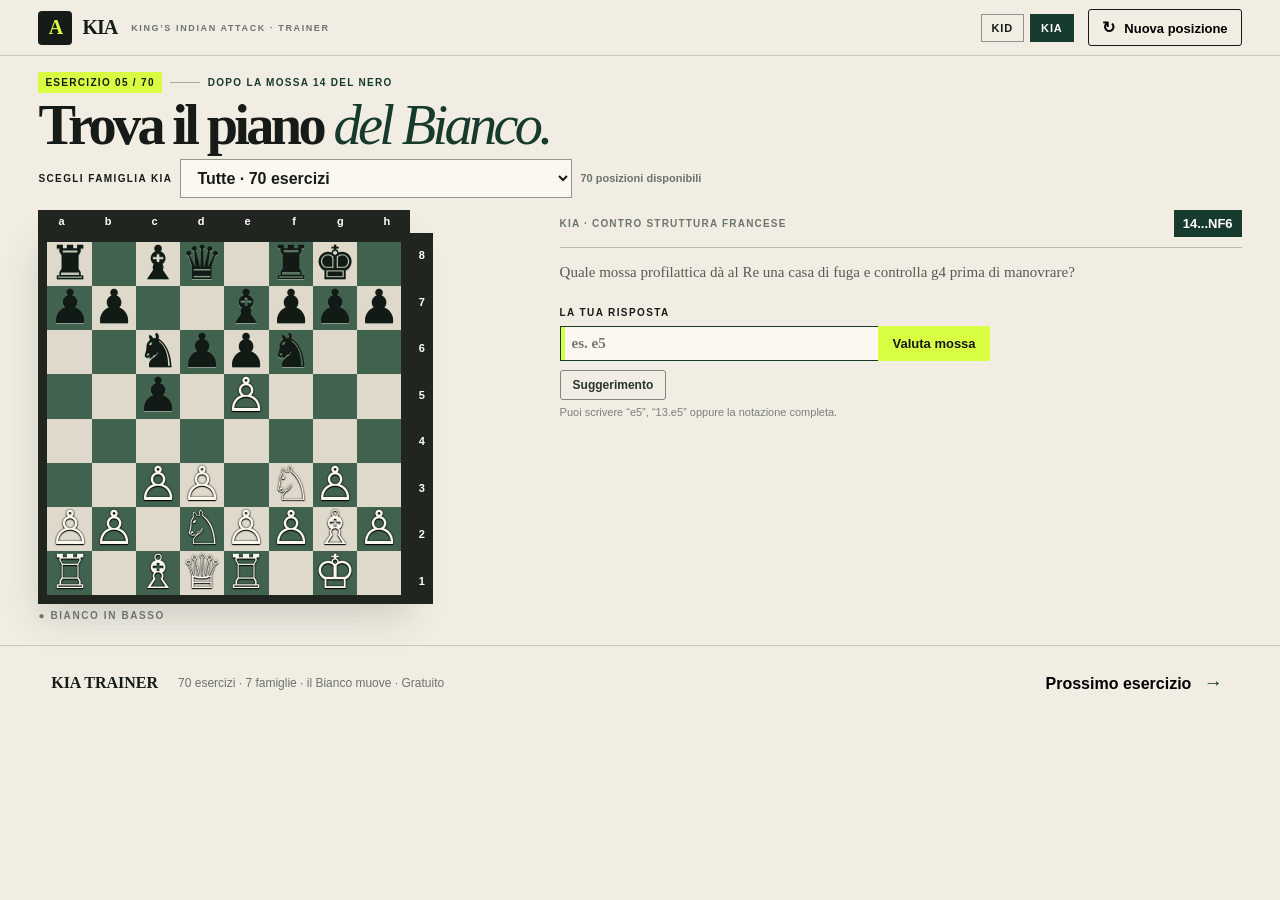
==== kia.html @ 86331cae "Normalize chess piece notation everywhere v21" ====
<!doctype html><html lang="it"><head><meta charset="utf-8"><meta name="viewport" content="width=device-width,initial-scale=1"><meta name="description" content="Allenatore gratuito per la King's Indian Attack: trova il piano del Bianco in posizioni tipiche."><title>KIA — King's Indian Attack Trainer</title><link rel="stylesheet" href="style.css?v=20260824-21"><link rel="stylesheet" href="boardfix.css?v=20260824-21"><style>.hint-button{margin-top:9px;border:1px solid #7f857f;background:transparent;color:#26342d;padding:7px 12px;border-radius:3px;font-size:12px;font-weight:800}.hint-button:hover{background:#e8e5dc}.hint-choices{margin-top:9px;display:grid;grid-template-columns:repeat(2,minmax(0,1fr));gap:7px;max-width:430px}.hint-choices.hidden{display:none}.hint-choice{display:flex;align-items:center;gap:9px;width:100%;min-height:38px;padding:7px 10px;border:1px solid #a4a8a3;background:#faf8f0;color:#171b18;text-align:left;border-radius:3px;font-weight:800}.hint-letter{display:grid;place-items:center;flex:0 0 25px;height:25px;background:#163a2c;color:#fff;border-radius:2px;font-size:11px;font-weight:900}.hint-move{font-family:Georgia,serif;font-size:15px}.hint-note{grid-column:1/-1;margin-top:3px;font-size:10px;color:#747a75}@media(max-width:560px){.hint-choices{grid-template-columns:1fr}}</style></head><body><header class="topbar"><a class="brand" href="kia.html?v=20260824-21" aria-label="KIA home"><span class="brand-mark">A</span><span>KIA</span></a><div class="tag">KING’S INDIAN ATTACK · TRAINER</div><nav class="mode-nav"><a href="index.html?v=20260824-21">KID</a><a class="active" href="kia.html?v=20260824-21">KIA</a></nav><button id="newTop" class="new-button" type="button"><span>↻</span> Nuova posizione</button></header><main id="top"><section class="hero"><div class="eyebrow"><span id="exerciseNumber">ESERCIZIO 01</span><i></i><b id="moveNumber">Dopo la mossa 12 del Nero</b></div><h1>Trova il piano <em>del Bianco.</em></h1><div class="family-picker"><label for="familySelect">Scegli famiglia KIA</label><select id="familySelect"><option value="ALL">Tutte · 70 esercizi</option><option value="FRENCH">Contro struttura Francese · 10</option><option value="SIC_E6">Contro Siciliana ...e6 · 10</option><option value="SIC_G6">Contro Siciliana ...g6 · 10</option><option value="CARO">Contro Caro-Kann · 10</option><option value="PIRC">Contro Pirc / Moderna · 10</option><option value="CLASSICAL">Contro setup classico ...d5/...Nf6 · 10</option><option value="B6">Contro fianchetto di Donna ...b6/...Bb7 · 10</option></select><span id="familyCount">70 posizioni disponibili</span></div></section><section class="trainer"><div class="board-wrap"><div id="board" class="board"></div><div class="orientation">● BIANCO IN BASSO</div></div><div class="panel"><div class="variation"><span id="opening"></span><b id="lastMove"></b></div><p id="question" class="question"></p><form id="answerForm" style="margin-top:10px;max-width:430px"><label for="moveInput">La tua risposta</label><div class="answer-row" style="max-width:430px"><input id="moveInput" style="padding:8px 11px;font-size:15px" placeholder="es. e5" autocomplete="off"><button type="submit" style="padding:0 14px;font-size:13px">Valuta mossa</button></div><button id="hintButton" class="hint-button" type="button" aria-expanded="false">Suggerimento</button><div id="hintChoices" class="hint-choices hidden"></div><small>Puoi scrivere “e5”, “13.e5” oppure la notazione completa.</small></form><div id="feedback" class="feedback hidden"><div class="score"><strong id="scoreValue"></strong><span>/10</span></div><div><h3 id="scoreTitle"></h3><p id="scoreText"></p></div></div><div id="solution" class="solution hidden"><span>CONTINUAZIONE TEMATICA</span><strong id="bestMove"></strong><p id="idea"></p></div></div></section></main><footer><span>KIA TRAINER</span><p>70 esercizi · 7 famiglie · il Bianco muove · Gratuito</p><button id="newBottom">Prossimo esercizio <b>→</b></button></footer><script src="kia.js?v=20260824-21"></script><script src="coordinates.js?v=20260824-21"></script><script src="ui-cleanup.js?v=20260824-21"></script><script>(function(){const btn=document.getElementById('hintButton'),box=document.getElementById('hintChoices'),inp=document.getElementById('moveInput'),form=document.getElementById('answerForm'),letters=['A','B','C','D'];if(!btn||!box||!inp||!form)return;function clean(v){return String(v||'').toLowerCase().replace(/[+#?!\s]/g,'').replace(/^\d+\./,'')}function notation(v){v=String(v||'').replace(/^\d+\./,'');return v.replace(/^([kqrbn])/i,m=>m.toUpperCase())}function raw(e){if(e&&e.best)return notation(e.best);if(e&&Array.isArray(e.answers)&&e.answers.length)return notation(e.answers[0]);return''}function hide(){box.classList.add('hidden');box.innerHTML='';btn.setAttribute('aria-expanded','false')}function shuffle(a){a=[...a];for(let i=a.length-1;i>0;i--){const j=Math.floor(Math.random()*(i+1));[a[i],a[j]]=[a[j],a[i]]}return a}function show(){if(typeof exercises==='undefined'||typeof current==='undefined')return;const e=exercises[current],correct=raw(e),pool=exercises.filter(x=>x!==e&&x.family===e.family).map(raw).concat(exercises.filter(x=>x!==e).map(raw)),seen=new Set([clean(correct)]),wrong=[];for(const m of pool){const k=clean(m);if(m&&k&&!seen.has(k)){seen.add(k);wrong.push(notation(m))}if(wrong.length===3)break}const moves=shuffle([correct,...wrong.slice(0,3)]);box.innerHTML='';moves.forEach((m,i)=>{m=notation(m);const b=document.createElement('button');b.type='button';b.className='hint-choice';b.innerHTML='<span class="hint-letter">'+letters[i]+'</span><span class="hint-move">'+m+'</span>';b.addEventListener('click',()=>{inp.value=m;form.requestSubmit()});box.appendChild(b)});const n=document.createElement('div');n.className='hint-note';n.textContent='Seleziona A, B, C o D: la valutazione parte subito.';box.appendChild(n);box.classList.remove('hidden');btn.setAttribute('aria-expanded','true')}btn.addEventListener('click',()=>box.classList.contains('hidden')?show():hide());['newTop','newBottom'].forEach(id=>document.getElementById(id)?.addEventListener('click',hide));document.getElementById('familySelect')?.addEventListener('change',hide);function normalizeVisible(){['lastMove','bestMove'].forEach(id=>{const el=document.getElementById(id);if(!el||!el.textContent)return;el.textContent=el.textContent.replace(/(^|(?:\d+\.{1,3}|\.\.\.))([kqrbn])(?=[a-h1-8x])/gi,(s,p,c)=>p+c.toUpperCase())});document.querySelectorAll('.hint-move').forEach(el=>{el.textContent=el.textContent.replace(/^([kqrbn])(?=[a-h1-8x])/i,(s,c)=>c.toUpperCase())})}new MutationObserver(normalizeVisible).observe(document.body,{childList:true,subtree:true,characterData:true});normalizeVisible()})();</script></body></html>
---- style.css ----
:root{--ink:#171b18;--paper:#f1ede3;--acid:#d9ff43;--forest:#163a2c;--muted:#6d746e}*{box-sizing:border-box}html{scroll-behavior:smooth}body{margin:0;background:var(--paper);color:var(--ink);font-family:Arial,Helvetica,sans-serif}button,input,select{font:inherit}button{cursor:pointer}.topbar{height:68px;display:flex;align-items:center;padding:0 4vw;border-bottom:1px solid #c9c5bb;gap:22px}.brand{display:flex;align-items:center;gap:10px;color:var(--ink);text-decoration:none;font:900 23px Georgia,serif;letter-spacing:-1px}.brand-mark{display:grid;place-items:center;width:38px;height:38px;background:var(--ink);color:var(--acid);border-radius:4px;font-size:22px}.tag{font-size:10px;font-weight:800;letter-spacing:.18em;color:var(--muted)}.mode-nav{display:flex;gap:6px;margin-left:auto}.mode-nav a{display:inline-flex;align-items:center;justify-content:center;min-width:46px;padding:9px 11px;border:1px solid #8f948e;color:var(--ink);text-decoration:none;font-size:11px;font-weight:900;letter-spacing:.08em}.mode-nav a.active{background:var(--forest);border-color:var(--forest);color:#fff}.mode-nav a:hover{background:var(--acid);border-color:var(--ink);color:var(--ink)}.new-button{border:1px solid var(--ink);background:transparent;padding:10px 16px;border-radius:3px;font-weight:800}.new-button:hover{background:var(--ink);color:#fff}.new-button span{display:inline-block;margin-right:6px;font-size:16px}.hero{padding:30px 4vw 18px;max-width:1500px;margin:auto}.eyebrow{display:flex;align-items:center;gap:10px;color:var(--forest);font-size:11px;font-weight:900;letter-spacing:.13em;text-transform:uppercase}.eyebrow span{background:var(--acid);color:var(--ink);padding:6px 8px}.eyebrow i{width:30px;height:1px;background:#a9aaa3}.eyebrow b{font-weight:900}h1{margin:12px 0 10px;font:700 clamp(44px,6vw,84px)/.86 Georgia,serif;letter-spacing:-.065em;white-space:nowrap}h1 em{color:var(--forest);font-weight:400}.hero>p{max-width:620px;margin:0;font:15px/1.45 Georgia,serif;color:#525953}.family-picker{margin-top:18px;display:flex;align-items:center;gap:10px;flex-wrap:wrap}.family-picker label{margin:0;font-size:10px}.family-picker select{min-width:250px;padding:11px 40px 11px 13px;border:1px solid #91968f;background:#faf8f0;color:var(--ink);font-weight:800;outline:none}.family-picker select:focus{border-color:var(--forest);box-shadow:0 0 0 2px #d9ff4366}.family-picker span{font-size:11px;color:var(--muted);font-weight:700}.trainer{max-width:1500px;margin:0 auto;padding:6px 4vw 44px;display:grid;grid-template-columns:minmax(320px,535px) minmax(340px,1fr);gap:clamp(26px,5vw,76px);align-items:start}.board-wrap{position:relative;width:88%;max-width:535px;padding-top:26px;padding-right:26px}.board{width:100%;aspect-ratio:1;display:grid;grid-template-columns:repeat(8,1fr);border:10px solid #202520;box-shadow:0 14px 34px #25312828}.square{display:grid;place-items:center;position:relative}.light{background:#ded9ca}.dark{background:#41624f}.piece{font-family:"Times New Roman",serif;font-size:clamp(26px,4.4vw,55px);line-height:1;transform:translateY(-2px)}.white-piece{color:#faf8ed;text-shadow:0 1px 1px #000,0 0 2px #000}.black-piece{color:#111a14;text-shadow:0 1px 0 #8ba08c}.coord{display:none!important}.board-files-top{position:absolute;top:0;left:10px;right:36px;height:26px;display:grid;grid-template-columns:repeat(8,1fr);align-items:center;background:#202520;color:#fff;font:900 12px/1 Arial,sans-serif;text-transform:lowercase}.board-files-top span{text-align:center}.board-ranks-right{position:absolute;top:36px;right:0;bottom:26px;width:26px;display:grid;grid-template-rows:repeat(8,1fr);align-items:center;background:#202520;color:#fff;font:900 12px/1 Arial,sans-serif}.board-ranks-right span{text-align:center}.orientation{margin-top:9px;font-size:10px;font-weight:800;letter-spacing:.16em;color:var(--muted)}.panel{padding-top:0}.variation{display:flex;justify-content:space-between;align-items:center;padding-bottom:13px;border-bottom:1px solid #bbb9b1;font-size:10px;text-transform:uppercase;letter-spacing:.12em;font-weight:800;color:var(--muted)}.variation b{background:var(--forest);color:#fff;font-size:14px;padding:7px 10px;letter-spacing:0}.question{color:#555c56;font:16px/1.45 Georgia,serif;min-height:42px;margin-top:18px}form{margin-top:14px;max-width:470px}label{display:block;font-size:10px;text-transform:uppercase;font-weight:900;letter-spacing:.14em;margin-bottom:8px}.answer-row{display:flex;max-width:470px}input{min-width:0;flex:1;padding:10px 12px;background:#faf8f0;border:1px solid #999c96;border-right:0;outline:none;font:700 15px Georgia,serif}input:focus{border-color:var(--forest);box-shadow:inset 4px 0 var(--acid)}.answer-row button{padding:0 16px;border:0;background:var(--acid);color:var(--ink);font-weight:900;font-size:13px}.answer-row button:hover{background:#c7ef2c}form small{display:block;margin-top:6px;color:#7b807b;font-size:11px}.feedback{display:flex;gap:16px;align-items:center;margin-top:18px;padding:15px;border:1px solid #b8bcb5;background:#f8f5ec}.hidden{display:none}.score{min-width:66px;height:66px;display:flex;align-items:baseline;justify-content:center;background:var(--forest);color:#fff;border-radius:50%;padding-top:15px}.score strong{font:700 28px Georgia,serif;color:var(--acid)}.score span{font-size:11px}.feedback h3{margin:0 0 5px;font-size:14px}.feedback p{margin:0;color:#5d635e;line-height:1.4;font-size:13px}.solution{margin-top:12px;background:var(--ink);color:#fff;padding:18px 21px}.solution span{display:block;color:#a9b0aa;font-size:9px;letter-spacing:.17em;font-weight:900}.solution strong{display:block;color:var(--acid);font:700 28px Georgia,serif;margin:5px 0}.solution p{margin:0;color:#d1d5d0;font-size:13px;line-height:1.45}footer{border-top:1px solid #c9c5bb;min-height:74px;padding:18px 4vw;display:flex;align-items:center;gap:20px}footer>span{font:900 16px Georgia,serif}footer p{color:var(--muted);font-size:12px}footer button{margin-left:auto;border:0;background:transparent;font-weight:900}footer button b{color:var(--forest);font-size:19px;margin-left:8px}@media(min-width:851px){.topbar{height:56px;padding:0 3vw;gap:14px}.brand{font-size:20px}.brand-mark{width:34px;height:34px;font-size:20px}.tag{font-size:9px}.mode-nav a{min-width:42px;padding:7px 10px}.new-button{padding:8px 13px;font-size:13px}.hero{padding:16px 3vw 10px}.eyebrow{font-size:10px;gap:8px}.eyebrow span{padding:5px 7px}h1{margin:7px 0 8px;font-size:clamp(36px,4.4vw,62px);line-height:.9}.family-picker{margin-top:8px;gap:8px}.family-picker select{padding:9px 36px 9px 12px;min-width:240px}.trainer{padding:2px 3vw 24px;grid-template-columns:minmax(300px,470px) minmax(360px,1fr);gap:clamp(22px,4vw,58px)}.board-wrap{width:84%;max-width:470px;padding-top:23px;padding-right:23px}.board{border-width:9px}.board-files-top{height:23px;left:9px;right:32px;font-size:11px}.board-ranks-right{top:32px;bottom:23px;width:23px;font-size:11px}.orientation{margin-top:6px}.variation{padding-bottom:10px}.variation b{font-size:13px;padding:6px 9px}.question{font-size:15px;min-height:30px;margin-top:14px}form{margin-top:10px;max-width:420px}.answer-row{max-width:420px}input{padding:8px 11px;font-size:14px}.answer-row button{padding:0 14px;font-size:12px}.feedback{margin-top:12px;padding:12px}.solution{padding:14px 17px}.piece{font-size:clamp(24px,3.7vw,48px)}}@media(max-width:950px){.tag{display:none}.topbar{gap:12px}.mode-nav{margin-left:auto}}@media(max-width:850px){.topbar{height:66px}.hero{padding-top:30px}h1{white-space:normal;font-size:clamp(38px,7vw,60px)}.trainer{grid-template-columns:1fr;padding-top:10px}.board-wrap{width:88%;margin:auto}.board{border-width:8px}.board-files-top{left:8px;right:34px}.board-ranks-right{top:34px}.piece{font-size:clamp(30px,8.5vw,60px)}footer p{display:none}}@media(max-width:560px){.topbar{padding:0 3vw}.brand{font-size:20px}.brand-mark{width:34px;height:34px}.new-button{padding:9px 9px;font-size:11px}.new-button span{display:none}.mode-nav a{min-width:42px;padding:8px 8px}.hero{padding-bottom:16px}.hero>p{display:none}.family-picker{display:grid;grid-template-columns:1fr}.family-picker select{min-width:0;width:100%}.trainer{padding-left:3vw;padding-right:3vw;gap:24px}.answer-row{display:block;max-width:none}form{max-width:none}input{width:100%;border-right:1px solid #999c96}.answer-row button{width:100%;padding:12px}}
---- boardfix.css ----
/* KID-KIA board geometry fix — v20260824-14
   Coordinates are laid out in a 2x2 grid so the right 1–8 strip
   matches the chessboard row exactly and cannot extend into orientation text.
*/

.board-wrap{
  position:relative !important;
  width:84% !important;
  max-width:470px !important;
  display:grid !important;
  grid-template-columns:minmax(0,1fr) 23px !important;
  grid-template-rows:23px auto auto !important;
  gap:0 !important;
  padding:0 !important;
  align-items:stretch !important;
  box-sizing:border-box !important;
}

.board{
  grid-column:1 !important;
  grid-row:2 !important;
  width:100% !important;
  aspect-ratio:1 / 1 !important;
  display:grid !important;
  grid-template-columns:repeat(8,minmax(0,1fr)) !important;
  grid-template-rows:repeat(8,minmax(0,1fr)) !important;
  box-sizing:border-box !important;
  min-width:0 !important;
  min-height:0 !important;
  align-self:stretch !important;
  justify-self:stretch !important;
}

.board > .square{
  width:auto !important;
  height:auto !important;
  min-width:0 !important;
  min-height:0 !important;
  box-sizing:border-box !important;
}

.board-files-top{
  position:static !important;
  grid-column:1 !important;
  grid-row:1 !important;
  width:100% !important;
  height:23px !important;
  display:grid !important;
  grid-template-columns:repeat(8,minmax(0,1fr)) !important;
  align-items:center !important;
  background:#202520 !important;
  color:#fff !important;
  font:900 11px/1 Arial,sans-serif !important;
  text-transform:lowercase !important;
  pointer-events:none !important;
  box-sizing:border-box !important;
}

.board-files-top span{
  display:block !important;
  min-width:0 !important;
  text-align:center !important;
}

.board-ranks-right{
  position:static !important;
  grid-column:2 !important;
  grid-row:2 !important;
  width:23px !important;
  height:auto !important;
  display:grid !important;
  grid-template-rows:repeat(8,minmax(0,1fr)) !important;
  align-items:stretch !important;
  justify-items:stretch !important;
  align-self:stretch !important;
  justify-self:stretch !important;
  background:#202520 !important;
  color:#fff !important;
  font:900 11px/1 Arial,sans-serif !important;
  pointer-events:none !important;
  box-sizing:border-box !important;
}

.board-ranks-right span{
  display:flex !important;
  align-items:center !important;
  justify-content:center !important;
  min-height:0 !important;
  height:100% !important;
}

.orientation{
  grid-column:1 / span 2 !important;
  grid-row:3 !important;
  margin-top:6px !important;
}

@media(max-width:850px){
  .board-wrap{
    width:88% !important;
    max-width:535px !important;
    grid-template-columns:minmax(0,1fr) 24px !important;
    grid-template-rows:24px auto auto !important;
    margin-left:auto !important;
    margin-right:auto !important;
  }

  .board-files-top{height:24px !important;}
  .board-ranks-right{width:24px !important;}
}
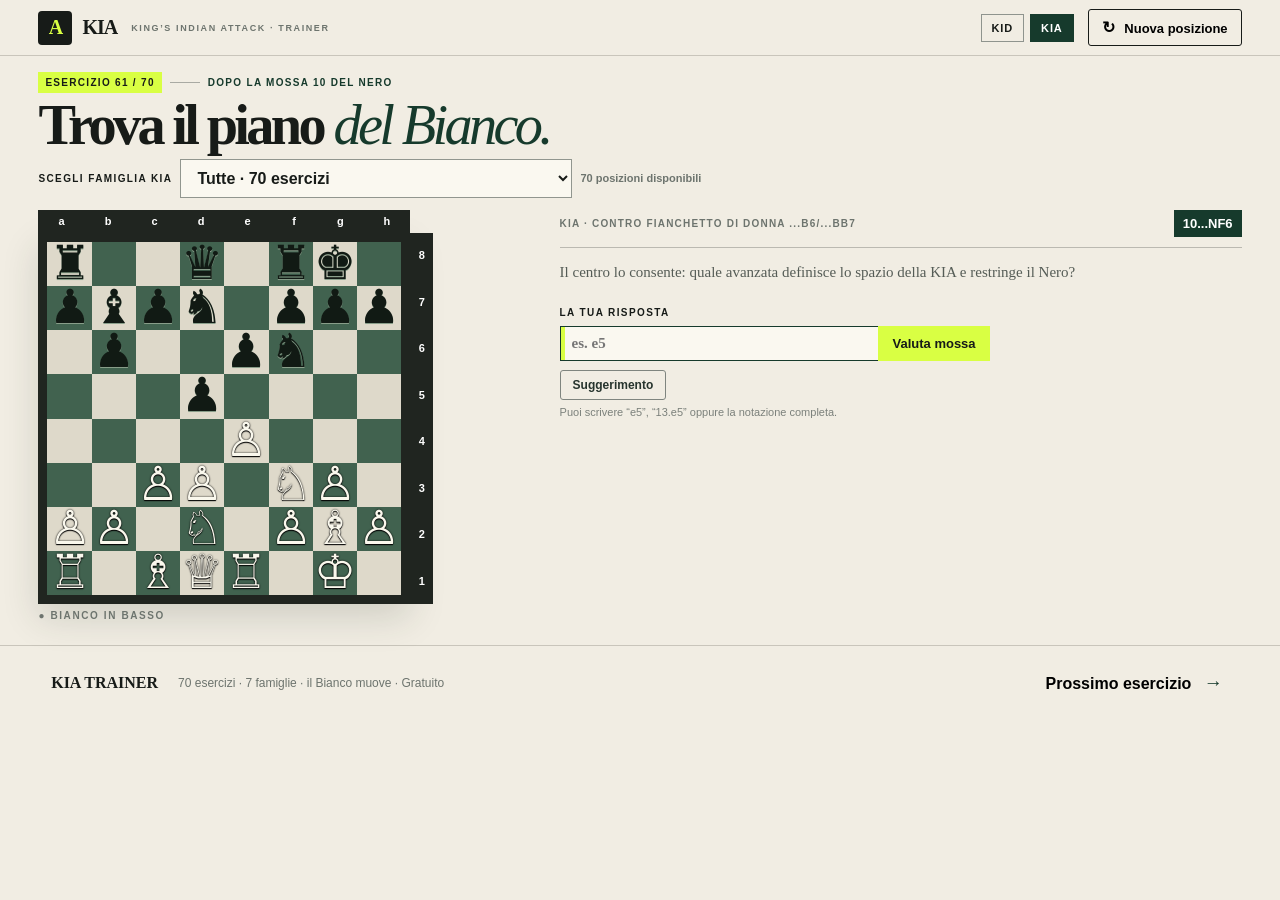
==== commit f13df462: "Fix notation observer loop v22" ====
--- a/kia.html
+++ b/kia.html
@@ -1 +1 @@
-<!doctype html><html lang="it"><head><meta charset="utf-8"><meta name="viewport" content="width=device-width,initial-scale=1"><meta name="description" content="Allenatore gratuito per la King's Indian Attack: trova il piano del Bianco in posizioni tipiche."><title>KIA — King's Indian Attack Trainer</title><link rel="stylesheet" href="style.css?v=20260824-21"><link rel="stylesheet" href="boardfix.css?v=20260824-21"><style>.hint-button{margin-top:9px;border:1px solid #7f857f;background:transparent;color:#26342d;padding:7px 12px;border-radius:3px;font-size:12px;font-weight:800}.hint-button:hover{background:#e8e5dc}.hint-choices{margin-top:9px;display:grid;grid-template-columns:repeat(2,minmax(0,1fr));gap:7px;max-width:430px}.hint-choices.hidden{display:none}.hint-choice{display:flex;align-items:center;gap:9px;width:100%;min-height:38px;padding:7px 10px;border:1px solid #a4a8a3;background:#faf8f0;color:#171b18;text-align:left;border-radius:3px;font-weight:800}.hint-letter{display:grid;place-items:center;flex:0 0 25px;height:25px;background:#163a2c;color:#fff;border-radius:2px;font-size:11px;font-weight:900}.hint-move{font-family:Georgia,serif;font-size:15px}.hint-note{grid-column:1/-1;margin-top:3px;font-size:10px;color:#747a75}@media(max-width:560px){.hint-choices{grid-template-columns:1fr}}</style></head><body><header class="topbar"><a class="brand" href="kia.html?v=20260824-21" aria-label="KIA home"><span class="brand-mark">A</span><span>KIA</span></a><div class="tag">KING’S INDIAN ATTACK · TRAINER</div><nav class="mode-nav"><a href="index.html?v=20260824-21">KID</a><a class="active" href="kia.html?v=20260824-21">KIA</a></nav><button id="newTop" class="new-button" type="button"><span>↻</span> Nuova posizione</button></header><main id="top"><section class="hero"><div class="eyebrow"><span id="exerciseNumber">ESERCIZIO 01</span><i></i><b id="moveNumber">Dopo la mossa 12 del Nero</b></div><h1>Trova il piano <em>del Bianco.</em></h1><div class="family-picker"><label for="familySelect">Scegli famiglia KIA</label><select id="familySelect"><option value="ALL">Tutte · 70 esercizi</option><option value="FRENCH">Contro struttura Francese · 10</option><option value="SIC_E6">Contro Siciliana ...e6 · 10</option><option value="SIC_G6">Contro Siciliana ...g6 · 10</option><option value="CARO">Contro Caro-Kann · 10</option><option value="PIRC">Contro Pirc / Moderna · 10</option><option value="CLASSICAL">Contro setup classico ...d5/...Nf6 · 10</option><option value="B6">Contro fianchetto di Donna ...b6/...Bb7 · 10</option></select><span id="familyCount">70 posizioni disponibili</span></div></section><section class="trainer"><div class="board-wrap"><div id="board" class="board"></div><div class="orientation">● BIANCO IN BASSO</div></div><div class="panel"><div class="variation"><span id="opening"></span><b id="lastMove"></b></div><p id="question" class="question"></p><form id="answerForm" style="margin-top:10px;max-width:430px"><label for="moveInput">La tua risposta</label><div class="answer-row" style="max-width:430px"><input id="moveInput" style="padding:8px 11px;font-size:15px" placeholder="es. e5" autocomplete="off"><button type="submit" style="padding:0 14px;font-size:13px">Valuta mossa</button></div><button id="hintButton" class="hint-button" type="button" aria-expanded="false">Suggerimento</button><div id="hintChoices" class="hint-choices hidden"></div><small>Puoi scrivere “e5”, “13.e5” oppure la notazione completa.</small></form><div id="feedback" class="feedback hidden"><div class="score"><strong id="scoreValue"></strong><span>/10</span></div><div><h3 id="scoreTitle"></h3><p id="scoreText"></p></div></div><div id="solution" class="solution hidden"><span>CONTINUAZIONE TEMATICA</span><strong id="bestMove"></strong><p id="idea"></p></div></div></section></main><footer><span>KIA TRAINER</span><p>70 esercizi · 7 famiglie · il Bianco muove · Gratuito</p><button id="newBottom">Prossimo esercizio <b>→</b></button></footer><script src="kia.js?v=20260824-21"></script><script src="coordinates.js?v=20260824-21"></script><script src="ui-cleanup.js?v=20260824-21"></script><script>(function(){const btn=document.getElementById('hintButton'),box=document.getElementById('hintChoices'),inp=document.getElementById('moveInput'),form=document.getElementById('answerForm'),letters=['A','B','C','D'];if(!btn||!box||!inp||!form)return;function clean(v){return String(v||'').toLowerCase().replace(/[+#?!\s]/g,'').replace(/^\d+\./,'')}function notation(v){v=String(v||'').replace(/^\d+\./,'');return v.replace(/^([kqrbn])/i,m=>m.toUpperCase())}function raw(e){if(e&&e.best)return notation(e.best);if(e&&Array.isArray(e.answers)&&e.answers.length)return notation(e.answers[0]);return''}function hide(){box.classList.add('hidden');box.innerHTML='';btn.setAttribute('aria-expanded','false')}function shuffle(a){a=[...a];for(let i=a.length-1;i>0;i--){const j=Math.floor(Math.random()*(i+1));[a[i],a[j]]=[a[j],a[i]]}return a}function show(){if(typeof exercises==='undefined'||typeof current==='undefined')return;const e=exercises[current],correct=raw(e),pool=exercises.filter(x=>x!==e&&x.family===e.family).map(raw).concat(exercises.filter(x=>x!==e).map(raw)),seen=new Set([clean(correct)]),wrong=[];for(const m of pool){const k=clean(m);if(m&&k&&!seen.has(k)){seen.add(k);wrong.push(notation(m))}if(wrong.length===3)break}const moves=shuffle([correct,...wrong.slice(0,3)]);box.innerHTML='';moves.forEach((m,i)=>{m=notation(m);const b=document.createElement('button');b.type='button';b.className='hint-choice';b.innerHTML='<span class="hint-letter">'+letters[i]+'</span><span class="hint-move">'+m+'</span>';b.addEventListener('click',()=>{inp.value=m;form.requestSubmit()});box.appendChild(b)});const n=document.createElement('div');n.className='hint-note';n.textContent='Seleziona A, B, C o D: la valutazione parte subito.';box.appendChild(n);box.classList.remove('hidden');btn.setAttribute('aria-expanded','true')}btn.addEventListener('click',()=>box.classList.contains('hidden')?show():hide());['newTop','newBottom'].forEach(id=>document.getElementById(id)?.addEventListener('click',hide));document.getElementById('familySelect')?.addEventListener('change',hide);function normalizeVisible(){['lastMove','bestMove'].forEach(id=>{const el=document.getElementById(id);if(!el||!el.textContent)return;el.textContent=el.textContent.replace(/(^|(?:\d+\.{1,3}|\.\.\.))([kqrbn])(?=[a-h1-8x])/gi,(s,p,c)=>p+c.toUpperCase())});document.querySelectorAll('.hint-move').forEach(el=>{el.textContent=el.textContent.replace(/^([kqrbn])(?=[a-h1-8x])/i,(s,c)=>c.toUpperCase())})}new MutationObserver(normalizeVisible).observe(document.body,{childList:true,subtree:true,characterData:true});normalizeVisible()})();</script></body></html>+<!doctype html><html lang="it"><head><meta charset="utf-8"><meta name="viewport" content="width=device-width,initial-scale=1"><meta name="description" content="Allenatore gratuito per la King's Indian Attack: trova il piano del Bianco in posizioni tipiche."><title>KIA — King's Indian Attack Trainer</title><link rel="stylesheet" href="style.css?v=20260824-22"><link rel="stylesheet" href="boardfix.css?v=20260824-22"><style>.hint-button{margin-top:9px;border:1px solid #7f857f;background:transparent;color:#26342d;padding:7px 12px;border-radius:3px;font-size:12px;font-weight:800}.hint-button:hover{background:#e8e5dc}.hint-choices{margin-top:9px;display:grid;grid-template-columns:repeat(2,minmax(0,1fr));gap:7px;max-width:430px}.hint-choices.hidden{display:none}.hint-choice{display:flex;align-items:center;gap:9px;width:100%;min-height:38px;padding:7px 10px;border:1px solid #a4a8a3;background:#faf8f0;color:#171b18;text-align:left;border-radius:3px;font-weight:800}.hint-letter{display:grid;place-items:center;flex:0 0 25px;height:25px;background:#163a2c;color:#fff;border-radius:2px;font-size:11px;font-weight:900}.hint-move{font-family:Georgia,serif;font-size:15px}.hint-note{grid-column:1/-1;margin-top:3px;font-size:10px;color:#747a75}@media(max-width:560px){.hint-choices{grid-template-columns:1fr}}</style></head><body><header class="topbar"><a class="brand" href="kia.html?v=20260824-22" aria-label="KIA home"><span class="brand-mark">A</span><span>KIA</span></a><div class="tag">KING’S INDIAN ATTACK · TRAINER</div><nav class="mode-nav"><a href="index.html?v=20260824-22">KID</a><a class="active" href="kia.html?v=20260824-22">KIA</a></nav><button id="newTop" class="new-button" type="button"><span>↻</span> Nuova posizione</button></header><main id="top"><section class="hero"><div class="eyebrow"><span id="exerciseNumber">ESERCIZIO 01</span><i></i><b id="moveNumber">Dopo la mossa 12 del Nero</b></div><h1>Trova il piano <em>del Bianco.</em></h1><div class="family-picker"><label for="familySelect">Scegli famiglia KIA</label><select id="familySelect"><option value="ALL">Tutte · 70 esercizi</option><option value="FRENCH">Contro struttura Francese · 10</option><option value="SIC_E6">Contro Siciliana ...e6 · 10</option><option value="SIC_G6">Contro Siciliana ...g6 · 10</option><option value="CARO">Contro Caro-Kann · 10</option><option value="PIRC">Contro Pirc / Moderna · 10</option><option value="CLASSICAL">Contro setup classico ...d5/...Nf6 · 10</option><option value="B6">Contro fianchetto di Donna ...b6/...Bb7 · 10</option></select><span id="familyCount">70 posizioni disponibili</span></div></section><section class="trainer"><div class="board-wrap"><div id="board" class="board"></div><div class="orientation">● BIANCO IN BASSO</div></div><div class="panel"><div class="variation"><span id="opening"></span><b id="lastMove"></b></div><p id="question" class="question"></p><form id="answerForm" style="margin-top:10px;max-width:430px"><label for="moveInput">La tua risposta</label><div class="answer-row" style="max-width:430px"><input id="moveInput" style="padding:8px 11px;font-size:15px" placeholder="es. e5" autocomplete="off"><button type="submit" style="padding:0 14px;font-size:13px">Valuta mossa</button></div><button id="hintButton" class="hint-button" type="button" aria-expanded="false">Suggerimento</button><div id="hintChoices" class="hint-choices hidden"></div><small>Puoi scrivere “e5”, “13.e5” oppure la notazione completa.</small></form><div id="feedback" class="feedback hidden"><div class="score"><strong id="scoreValue"></strong><span>/10</span></div><div><h3 id="scoreTitle"></h3><p id="scoreText"></p></div></div><div id="solution" class="solution hidden"><span>CONTINUAZIONE TEMATICA</span><strong id="bestMove"></strong><p id="idea"></p></div></div></section></main><footer><span>KIA TRAINER</span><p>70 esercizi · 7 famiglie · il Bianco muove · Gratuito</p><button id="newBottom">Prossimo esercizio <b>→</b></button></footer><script src="kia.js?v=20260824-22"></script><script src="coordinates.js?v=20260824-22"></script><script src="ui-cleanup.js?v=20260824-22"></script><script>(function(){const btn=document.getElementById('hintButton'),box=document.getElementById('hintChoices'),inp=document.getElementById('moveInput'),form=document.getElementById('answerForm'),letters=['A','B','C','D'];if(!btn||!box||!inp||!form)return;function clean(v){return String(v||'').toLowerCase().replace(/[+#?!\s]/g,'').replace(/^\d+\./,'')}function notation(v){v=String(v||'').replace(/^\d+\./,'');return v.replace(/^([kqrbn])/i,m=>m.toUpperCase())}function raw(e){if(e&&e.best)return notation(e.best);if(e&&Array.isArray(e.answers)&&e.answers.length)return notation(e.answers[0]);return''}function hide(){box.classList.add('hidden');box.innerHTML='';btn.setAttribute('aria-expanded','false')}function shuffle(a){a=[...a];for(let i=a.length-1;i>0;i--){const j=Math.floor(Math.random()*(i+1));[a[i],a[j]]=[a[j],a[i]]}return a}function show(){if(typeof exercises==='undefined'||typeof current==='undefined')return;const e=exercises[current],correct=raw(e),pool=exercises.filter(x=>x!==e&&x.family===e.family).map(raw).concat(exercises.filter(x=>x!==e).map(raw)),seen=new Set([clean(correct)]),wrong=[];for(const m of pool){const k=clean(m);if(m&&k&&!seen.has(k)){seen.add(k);wrong.push(notation(m))}if(wrong.length===3)break}const moves=shuffle([correct,...wrong.slice(0,3)]);box.innerHTML='';moves.forEach((m,i)=>{m=notation(m);const b=document.createElement('button');b.type='button';b.className='hint-choice';b.innerHTML='<span class="hint-letter">'+letters[i]+'</span><span class="hint-move">'+m+'</span>';b.addEventListener('click',()=>{inp.value=m;form.requestSubmit()});box.appendChild(b)});const n=document.createElement('div');n.className='hint-note';n.textContent='Seleziona A, B, C o D: la valutazione parte subito.';box.appendChild(n);box.classList.remove('hidden');btn.setAttribute('aria-expanded','true')}btn.addEventListener('click',()=>box.classList.contains('hidden')?show():hide());['newTop','newBottom'].forEach(id=>document.getElementById(id)?.addEventListener('click',hide));document.getElementById('familySelect')?.addEventListener('change',hide);function normalizeVisible(){['lastMove','bestMove'].forEach(id=>{const el=document.getElementById(id);if(!el||!el.textContent)return;const old=el.textContent;const neu=old.replace(/(^|(?:\d+\.{1,3}|\.\.\.))([kqrbn])(?=[a-h1-8x])/gi,(s,p,c)=>p+c.toUpperCase());if(neu!==old)el.textContent=neu});document.querySelectorAll('.hint-move').forEach(el=>{const old=el.textContent;const neu=old.replace(/^([kqrbn])(?=[a-h1-8x])/i,(s,c)=>c.toUpperCase());if(neu!==old)el.textContent=neu})}new MutationObserver(normalizeVisible).observe(document.body,{childList:true,subtree:true,characterData:true});normalizeVisible()})();</script></body></html>
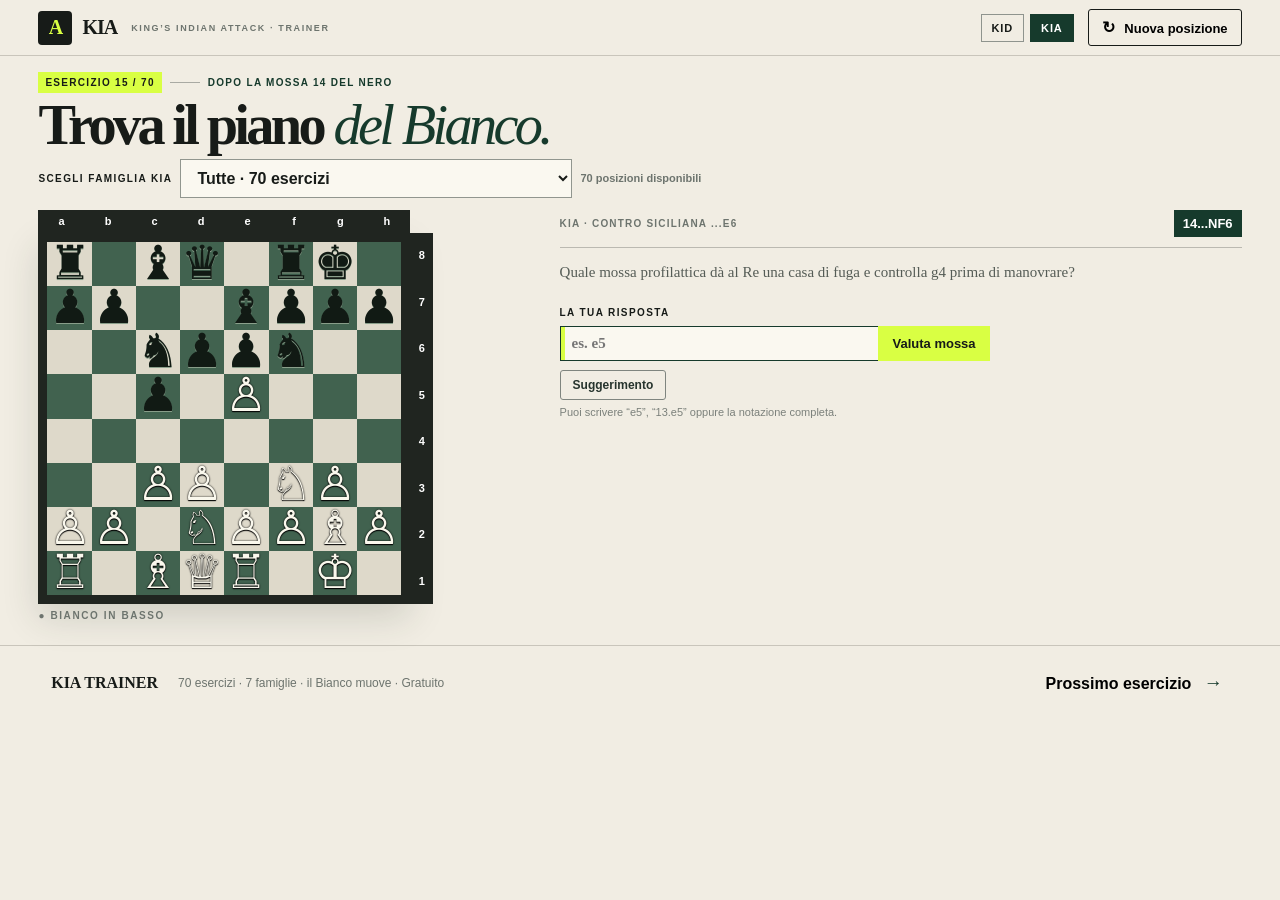
==== commit f8732548: "Fix interaction lock and publish v23" ====
--- a/kia.html
+++ b/kia.html
@@ -1 +1 @@
-<!doctype html><html lang="it"><head><meta charset="utf-8"><meta name="viewport" content="width=device-width,initial-scale=1"><meta name="description" content="Allenatore gratuito per la King's Indian Attack: trova il piano del Bianco in posizioni tipiche."><title>KIA — King's Indian Attack Trainer</title><link rel="stylesheet" href="style.css?v=20260824-22"><link rel="stylesheet" href="boardfix.css?v=20260824-22"><style>.hint-button{margin-top:9px;border:1px solid #7f857f;background:transparent;color:#26342d;padding:7px 12px;border-radius:3px;font-size:12px;font-weight:800}.hint-button:hover{background:#e8e5dc}.hint-choices{margin-top:9px;display:grid;grid-template-columns:repeat(2,minmax(0,1fr));gap:7px;max-width:430px}.hint-choices.hidden{display:none}.hint-choice{display:flex;align-items:center;gap:9px;width:100%;min-height:38px;padding:7px 10px;border:1px solid #a4a8a3;background:#faf8f0;color:#171b18;text-align:left;border-radius:3px;font-weight:800}.hint-letter{display:grid;place-items:center;flex:0 0 25px;height:25px;background:#163a2c;color:#fff;border-radius:2px;font-size:11px;font-weight:900}.hint-move{font-family:Georgia,serif;font-size:15px}.hint-note{grid-column:1/-1;margin-top:3px;font-size:10px;color:#747a75}@media(max-width:560px){.hint-choices{grid-template-columns:1fr}}</style></head><body><header class="topbar"><a class="brand" href="kia.html?v=20260824-22" aria-label="KIA home"><span class="brand-mark">A</span><span>KIA</span></a><div class="tag">KING’S INDIAN ATTACK · TRAINER</div><nav class="mode-nav"><a href="index.html?v=20260824-22">KID</a><a class="active" href="kia.html?v=20260824-22">KIA</a></nav><button id="newTop" class="new-button" type="button"><span>↻</span> Nuova posizione</button></header><main id="top"><section class="hero"><div class="eyebrow"><span id="exerciseNumber">ESERCIZIO 01</span><i></i><b id="moveNumber">Dopo la mossa 12 del Nero</b></div><h1>Trova il piano <em>del Bianco.</em></h1><div class="family-picker"><label for="familySelect">Scegli famiglia KIA</label><select id="familySelect"><option value="ALL">Tutte · 70 esercizi</option><option value="FRENCH">Contro struttura Francese · 10</option><option value="SIC_E6">Contro Siciliana ...e6 · 10</option><option value="SIC_G6">Contro Siciliana ...g6 · 10</option><option value="CARO">Contro Caro-Kann · 10</option><option value="PIRC">Contro Pirc / Moderna · 10</option><option value="CLASSICAL">Contro setup classico ...d5/...Nf6 · 10</option><option value="B6">Contro fianchetto di Donna ...b6/...Bb7 · 10</option></select><span id="familyCount">70 posizioni disponibili</span></div></section><section class="trainer"><div class="board-wrap"><div id="board" class="board"></div><div class="orientation">● BIANCO IN BASSO</div></div><div class="panel"><div class="variation"><span id="opening"></span><b id="lastMove"></b></div><p id="question" class="question"></p><form id="answerForm" style="margin-top:10px;max-width:430px"><label for="moveInput">La tua risposta</label><div class="answer-row" style="max-width:430px"><input id="moveInput" style="padding:8px 11px;font-size:15px" placeholder="es. e5" autocomplete="off"><button type="submit" style="padding:0 14px;font-size:13px">Valuta mossa</button></div><button id="hintButton" class="hint-button" type="button" aria-expanded="false">Suggerimento</button><div id="hintChoices" class="hint-choices hidden"></div><small>Puoi scrivere “e5”, “13.e5” oppure la notazione completa.</small></form><div id="feedback" class="feedback hidden"><div class="score"><strong id="scoreValue"></strong><span>/10</span></div><div><h3 id="scoreTitle"></h3><p id="scoreText"></p></div></div><div id="solution" class="solution hidden"><span>CONTINUAZIONE TEMATICA</span><strong id="bestMove"></strong><p id="idea"></p></div></div></section></main><footer><span>KIA TRAINER</span><p>70 esercizi · 7 famiglie · il Bianco muove · Gratuito</p><button id="newBottom">Prossimo esercizio <b>→</b></button></footer><script src="kia.js?v=20260824-22"></script><script src="coordinates.js?v=20260824-22"></script><script src="ui-cleanup.js?v=20260824-22"></script><script>(function(){const btn=document.getElementById('hintButton'),box=document.getElementById('hintChoices'),inp=document.getElementById('moveInput'),form=document.getElementById('answerForm'),letters=['A','B','C','D'];if(!btn||!box||!inp||!form)return;function clean(v){return String(v||'').toLowerCase().replace(/[+#?!\s]/g,'').replace(/^\d+\./,'')}function notation(v){v=String(v||'').replace(/^\d+\./,'');return v.replace(/^([kqrbn])/i,m=>m.toUpperCase())}function raw(e){if(e&&e.best)return notation(e.best);if(e&&Array.isArray(e.answers)&&e.answers.length)return notation(e.answers[0]);return''}function hide(){box.classList.add('hidden');box.innerHTML='';btn.setAttribute('aria-expanded','false')}function shuffle(a){a=[...a];for(let i=a.length-1;i>0;i--){const j=Math.floor(Math.random()*(i+1));[a[i],a[j]]=[a[j],a[i]]}return a}function show(){if(typeof exercises==='undefined'||typeof current==='undefined')return;const e=exercises[current],correct=raw(e),pool=exercises.filter(x=>x!==e&&x.family===e.family).map(raw).concat(exercises.filter(x=>x!==e).map(raw)),seen=new Set([clean(correct)]),wrong=[];for(const m of pool){const k=clean(m);if(m&&k&&!seen.has(k)){seen.add(k);wrong.push(notation(m))}if(wrong.length===3)break}const moves=shuffle([correct,...wrong.slice(0,3)]);box.innerHTML='';moves.forEach((m,i)=>{m=notation(m);const b=document.createElement('button');b.type='button';b.className='hint-choice';b.innerHTML='<span class="hint-letter">'+letters[i]+'</span><span class="hint-move">'+m+'</span>';b.addEventListener('click',()=>{inp.value=m;form.requestSubmit()});box.appendChild(b)});const n=document.createElement('div');n.className='hint-note';n.textContent='Seleziona A, B, C o D: la valutazione parte subito.';box.appendChild(n);box.classList.remove('hidden');btn.setAttribute('aria-expanded','true')}btn.addEventListener('click',()=>box.classList.contains('hidden')?show():hide());['newTop','newBottom'].forEach(id=>document.getElementById(id)?.addEventListener('click',hide));document.getElementById('familySelect')?.addEventListener('change',hide);function normalizeVisible(){['lastMove','bestMove'].forEach(id=>{const el=document.getElementById(id);if(!el||!el.textContent)return;const old=el.textContent;const neu=old.replace(/(^|(?:\d+\.{1,3}|\.\.\.))([kqrbn])(?=[a-h1-8x])/gi,(s,p,c)=>p+c.toUpperCase());if(neu!==old)el.textContent=neu});document.querySelectorAll('.hint-move').forEach(el=>{const old=el.textContent;const neu=old.replace(/^([kqrbn])(?=[a-h1-8x])/i,(s,c)=>c.toUpperCase());if(neu!==old)el.textContent=neu})}new MutationObserver(normalizeVisible).observe(document.body,{childList:true,subtree:true,characterData:true});normalizeVisible()})();</script></body></html>+<!doctype html><html lang="it"><head><meta charset="utf-8"><meta name="viewport" content="width=device-width,initial-scale=1"><meta name="description" content="Allenatore gratuito per la King's Indian Attack: trova il piano del Bianco in posizioni tipiche."><title>KIA — King's Indian Attack Trainer</title><link rel="stylesheet" href="style.css?v=20260824-23"><link rel="stylesheet" href="boardfix.css?v=20260824-23"><style>.hint-button{margin-top:9px;border:1px solid #7f857f;background:transparent;color:#26342d;padding:7px 12px;border-radius:3px;font-size:12px;font-weight:800}.hint-button:hover{background:#e8e5dc}.hint-choices{margin-top:9px;display:grid;grid-template-columns:repeat(2,minmax(0,1fr));gap:7px;max-width:430px}.hint-choices.hidden{display:none}.hint-choice{display:flex;align-items:center;gap:9px;width:100%;min-height:38px;padding:7px 10px;border:1px solid #a4a8a3;background:#faf8f0;color:#171b18;text-align:left;border-radius:3px;font-weight:800}.hint-letter{display:grid;place-items:center;flex:0 0 25px;height:25px;background:#163a2c;color:#fff;border-radius:2px;font-size:11px;font-weight:900}.hint-move{font-family:Georgia,serif;font-size:15px}.hint-note{grid-column:1/-1;margin-top:3px;font-size:10px;color:#747a75}@media(max-width:560px){.hint-choices{grid-template-columns:1fr}}</style></head><body><header class="topbar"><a class="brand" href="kia.html?v=20260824-23" aria-label="KIA home"><span class="brand-mark">A</span><span>KIA</span></a><div class="tag">KING’S INDIAN ATTACK · TRAINER</div><nav class="mode-nav"><a href="index.html?v=20260824-23">KID</a><a class="active" href="kia.html?v=20260824-23">KIA</a></nav><button id="newTop" class="new-button" type="button"><span>↻</span> Nuova posizione</button></header><main id="top"><section class="hero"><div class="eyebrow"><span id="exerciseNumber">ESERCIZIO 01</span><i></i><b id="moveNumber">Dopo la mossa 12 del Nero</b></div><h1>Trova il piano <em>del Bianco.</em></h1><div class="family-picker"><label for="familySelect">Scegli famiglia KIA</label><select id="familySelect"><option value="ALL">Tutte · 70 esercizi</option><option value="FRENCH">Contro struttura Francese · 10</option><option value="SIC_E6">Contro Siciliana ...e6 · 10</option><option value="SIC_G6">Contro Siciliana ...g6 · 10</option><option value="CARO">Contro Caro-Kann · 10</option><option value="PIRC">Contro Pirc / Moderna · 10</option><option value="CLASSICAL">Contro setup classico ...d5/...Nf6 · 10</option><option value="B6">Contro fianchetto di Donna ...b6/...Bb7 · 10</option></select><span id="familyCount">70 posizioni disponibili</span></div></section><section class="trainer"><div class="board-wrap"><div id="board" class="board"></div><div class="orientation">● BIANCO IN BASSO</div></div><div class="panel"><div class="variation"><span id="opening"></span><b id="lastMove"></b></div><p id="question" class="question"></p><form id="answerForm" style="margin-top:10px;max-width:430px"><label for="moveInput">La tua risposta</label><div class="answer-row" style="max-width:430px"><input id="moveInput" style="padding:8px 11px;font-size:15px" placeholder="es. e5" autocomplete="off"><button type="submit" style="padding:0 14px;font-size:13px">Valuta mossa</button></div><button id="hintButton" class="hint-button" type="button" aria-expanded="false">Suggerimento</button><div id="hintChoices" class="hint-choices hidden"></div><small>Puoi scrivere “e5”, “13.e5” oppure la notazione completa.</small></form><div id="feedback" class="feedback hidden"><div class="score"><strong id="scoreValue"></strong><span>/10</span></div><div><h3 id="scoreTitle"></h3><p id="scoreText"></p></div></div><div id="solution" class="solution hidden"><span>CONTINUAZIONE TEMATICA</span><strong id="bestMove"></strong><p id="idea"></p></div></div></section></main><footer><span>KIA TRAINER</span><p>70 esercizi · 7 famiglie · il Bianco muove · Gratuito</p><button id="newBottom">Prossimo esercizio <b>→</b></button></footer><script src="kia.js?v=20260824-23"></script><script src="coordinates.js?v=20260824-23"></script><script src="ui-cleanup.js?v=20260824-23"></script><script>(function(){const btn=document.getElementById('hintButton'),box=document.getElementById('hintChoices'),inp=document.getElementById('moveInput'),form=document.getElementById('answerForm'),letters=['A','B','C','D'];if(!btn||!box||!inp||!form)return;function clean(v){return String(v||'').toLowerCase().replace(/[+#?!\s]/g,'').replace(/^\d+\./,'')}function notation(v){v=String(v||'').replace(/^\d+\./,'');return v.replace(/^([kqrbn])/i,m=>m.toUpperCase())}function raw(e){if(e&&e.best)return notation(e.best);if(e&&Array.isArray(e.answers)&&e.answers.length)return notation(e.answers[0]);return''}function hide(){box.classList.add('hidden');box.innerHTML='';btn.setAttribute('aria-expanded','false')}function shuffle(a){a=[...a];for(let i=a.length-1;i>0;i--){const j=Math.floor(Math.random()*(i+1));[a[i],a[j]]=[a[j],a[i]]}return a}function show(){if(typeof exercises==='undefined'||typeof current==='undefined')return;const e=exercises[current],correct=raw(e),pool=exercises.filter(x=>x!==e&&x.family===e.family).map(raw).concat(exercises.filter(x=>x!==e).map(raw)),seen=new Set([clean(correct)]),wrong=[];for(const m of pool){const k=clean(m);if(m&&k&&!seen.has(k)){seen.add(k);wrong.push(notation(m))}if(wrong.length===3)break}const moves=shuffle([correct,...wrong.slice(0,3)]);box.innerHTML='';moves.forEach((m,i)=>{m=notation(m);const b=document.createElement('button');b.type='button';b.className='hint-choice';b.innerHTML='<span class="hint-letter">'+letters[i]+'</span><span class="hint-move">'+m+'</span>';b.addEventListener('click',()=>{inp.value=m;form.requestSubmit()});box.appendChild(b)});const n=document.createElement('div');n.className='hint-note';n.textContent='Seleziona A, B, C o D: la valutazione parte subito.';box.appendChild(n);box.classList.remove('hidden');btn.setAttribute('aria-expanded','true')}btn.addEventListener('click',()=>box.classList.contains('hidden')?show():hide());['newTop','newBottom'].forEach(id=>document.getElementById(id)?.addEventListener('click',hide));document.getElementById('familySelect')?.addEventListener('change',hide)})();</script></body></html>
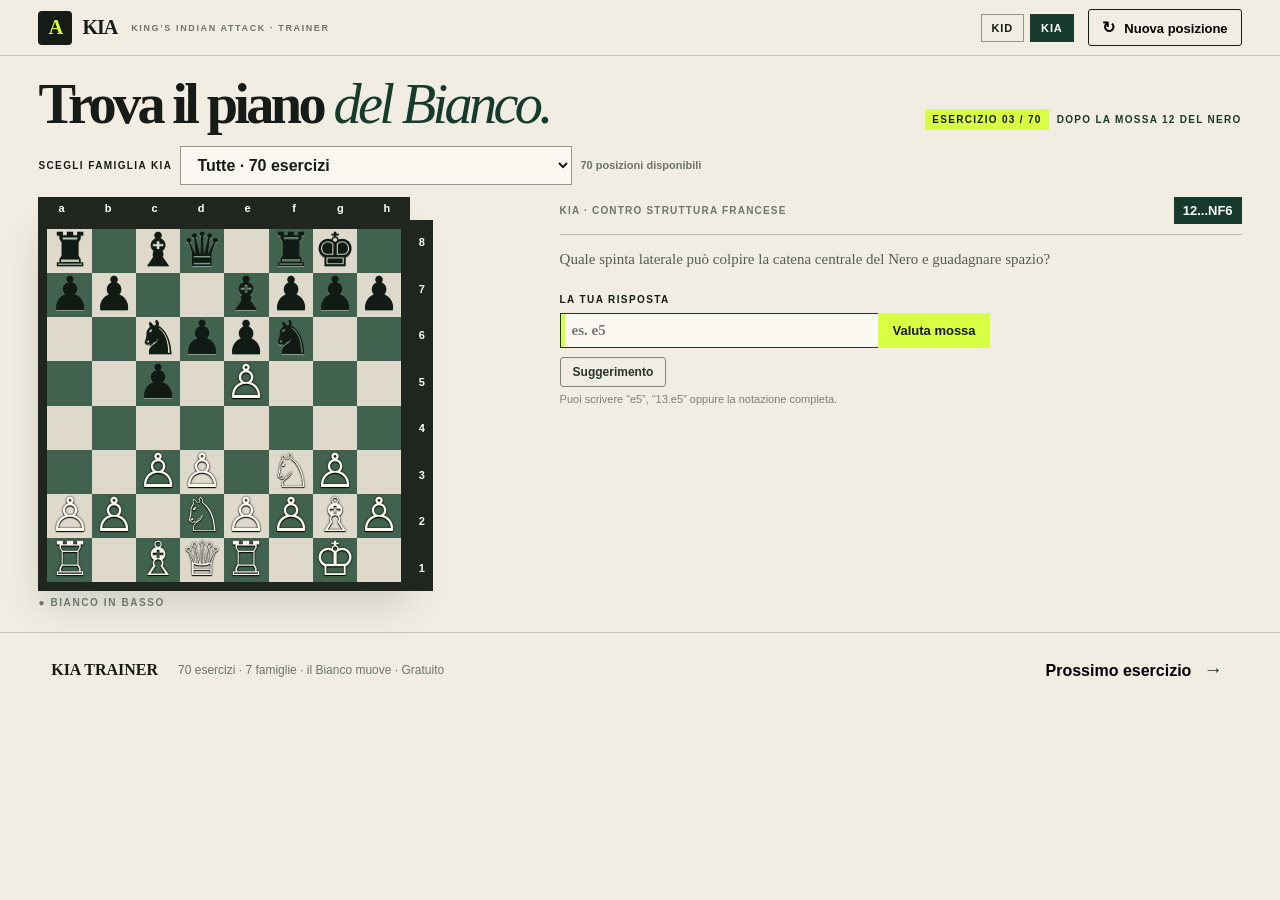
==== commit 6c9982c2: "Compact KIA hero metadata on title row v24" ====
--- a/kia.html
+++ b/kia.html
@@ -1 +1 @@
-<!doctype html><html lang="it"><head><meta charset="utf-8"><meta name="viewport" content="width=device-width,initial-scale=1"><meta name="description" content="Allenatore gratuito per la King's Indian Attack: trova il piano del Bianco in posizioni tipiche."><title>KIA — King's Indian Attack Trainer</title><link rel="stylesheet" href="style.css?v=20260824-23"><link rel="stylesheet" href="boardfix.css?v=20260824-23"><style>.hint-button{margin-top:9px;border:1px solid #7f857f;background:transparent;color:#26342d;padding:7px 12px;border-radius:3px;font-size:12px;font-weight:800}.hint-button:hover{background:#e8e5dc}.hint-choices{margin-top:9px;display:grid;grid-template-columns:repeat(2,minmax(0,1fr));gap:7px;max-width:430px}.hint-choices.hidden{display:none}.hint-choice{display:flex;align-items:center;gap:9px;width:100%;min-height:38px;padding:7px 10px;border:1px solid #a4a8a3;background:#faf8f0;color:#171b18;text-align:left;border-radius:3px;font-weight:800}.hint-letter{display:grid;place-items:center;flex:0 0 25px;height:25px;background:#163a2c;color:#fff;border-radius:2px;font-size:11px;font-weight:900}.hint-move{font-family:Georgia,serif;font-size:15px}.hint-note{grid-column:1/-1;margin-top:3px;font-size:10px;color:#747a75}@media(max-width:560px){.hint-choices{grid-template-columns:1fr}}</style></head><body><header class="topbar"><a class="brand" href="kia.html?v=20260824-23" aria-label="KIA home"><span class="brand-mark">A</span><span>KIA</span></a><div class="tag">KING’S INDIAN ATTACK · TRAINER</div><nav class="mode-nav"><a href="index.html?v=20260824-23">KID</a><a class="active" href="kia.html?v=20260824-23">KIA</a></nav><button id="newTop" class="new-button" type="button"><span>↻</span> Nuova posizione</button></header><main id="top"><section class="hero"><div class="eyebrow"><span id="exerciseNumber">ESERCIZIO 01</span><i></i><b id="moveNumber">Dopo la mossa 12 del Nero</b></div><h1>Trova il piano <em>del Bianco.</em></h1><div class="family-picker"><label for="familySelect">Scegli famiglia KIA</label><select id="familySelect"><option value="ALL">Tutte · 70 esercizi</option><option value="FRENCH">Contro struttura Francese · 10</option><option value="SIC_E6">Contro Siciliana ...e6 · 10</option><option value="SIC_G6">Contro Siciliana ...g6 · 10</option><option value="CARO">Contro Caro-Kann · 10</option><option value="PIRC">Contro Pirc / Moderna · 10</option><option value="CLASSICAL">Contro setup classico ...d5/...Nf6 · 10</option><option value="B6">Contro fianchetto di Donna ...b6/...Bb7 · 10</option></select><span id="familyCount">70 posizioni disponibili</span></div></section><section class="trainer"><div class="board-wrap"><div id="board" class="board"></div><div class="orientation">● BIANCO IN BASSO</div></div><div class="panel"><div class="variation"><span id="opening"></span><b id="lastMove"></b></div><p id="question" class="question"></p><form id="answerForm" style="margin-top:10px;max-width:430px"><label for="moveInput">La tua risposta</label><div class="answer-row" style="max-width:430px"><input id="moveInput" style="padding:8px 11px;font-size:15px" placeholder="es. e5" autocomplete="off"><button type="submit" style="padding:0 14px;font-size:13px">Valuta mossa</button></div><button id="hintButton" class="hint-button" type="button" aria-expanded="false">Suggerimento</button><div id="hintChoices" class="hint-choices hidden"></div><small>Puoi scrivere “e5”, “13.e5” oppure la notazione completa.</small></form><div id="feedback" class="feedback hidden"><div class="score"><strong id="scoreValue"></strong><span>/10</span></div><div><h3 id="scoreTitle"></h3><p id="scoreText"></p></div></div><div id="solution" class="solution hidden"><span>CONTINUAZIONE TEMATICA</span><strong id="bestMove"></strong><p id="idea"></p></div></div></section></main><footer><span>KIA TRAINER</span><p>70 esercizi · 7 famiglie · il Bianco muove · Gratuito</p><button id="newBottom">Prossimo esercizio <b>→</b></button></footer><script src="kia.js?v=20260824-23"></script><script src="coordinates.js?v=20260824-23"></script><script src="ui-cleanup.js?v=20260824-23"></script><script>(function(){const btn=document.getElementById('hintButton'),box=document.getElementById('hintChoices'),inp=document.getElementById('moveInput'),form=document.getElementById('answerForm'),letters=['A','B','C','D'];if(!btn||!box||!inp||!form)return;function clean(v){return String(v||'').toLowerCase().replace(/[+#?!\s]/g,'').replace(/^\d+\./,'')}function notation(v){v=String(v||'').replace(/^\d+\./,'');return v.replace(/^([kqrbn])/i,m=>m.toUpperCase())}function raw(e){if(e&&e.best)return notation(e.best);if(e&&Array.isArray(e.answers)&&e.answers.length)return notation(e.answers[0]);return''}function hide(){box.classList.add('hidden');box.innerHTML='';btn.setAttribute('aria-expanded','false')}function shuffle(a){a=[...a];for(let i=a.length-1;i>0;i--){const j=Math.floor(Math.random()*(i+1));[a[i],a[j]]=[a[j],a[i]]}return a}function show(){if(typeof exercises==='undefined'||typeof current==='undefined')return;const e=exercises[current],correct=raw(e),pool=exercises.filter(x=>x!==e&&x.family===e.family).map(raw).concat(exercises.filter(x=>x!==e).map(raw)),seen=new Set([clean(correct)]),wrong=[];for(const m of pool){const k=clean(m);if(m&&k&&!seen.has(k)){seen.add(k);wrong.push(notation(m))}if(wrong.length===3)break}const moves=shuffle([correct,...wrong.slice(0,3)]);box.innerHTML='';moves.forEach((m,i)=>{m=notation(m);const b=document.createElement('button');b.type='button';b.className='hint-choice';b.innerHTML='<span class="hint-letter">'+letters[i]+'</span><span class="hint-move">'+m+'</span>';b.addEventListener('click',()=>{inp.value=m;form.requestSubmit()});box.appendChild(b)});const n=document.createElement('div');n.className='hint-note';n.textContent='Seleziona A, B, C o D: la valutazione parte subito.';box.appendChild(n);box.classList.remove('hidden');btn.setAttribute('aria-expanded','true')}btn.addEventListener('click',()=>box.classList.contains('hidden')?show():hide());['newTop','newBottom'].forEach(id=>document.getElementById(id)?.addEventListener('click',hide));document.getElementById('familySelect')?.addEventListener('change',hide)})();</script></body></html>+<!doctype html><html lang="it"><head><meta charset="utf-8"><meta name="viewport" content="width=device-width,initial-scale=1"><meta name="description" content="Allenatore gratuito per la King's Indian Attack: trova il piano del Bianco in posizioni tipiche."><title>KIA — King's Indian Attack Trainer</title><link rel="stylesheet" href="style.css?v=20260824-24"><link rel="stylesheet" href="boardfix.css?v=20260824-24"><style>.hint-button{margin-top:9px;border:1px solid #7f857f;background:transparent;color:#26342d;padding:7px 12px;border-radius:3px;font-size:12px;font-weight:800}.hint-button:hover{background:#e8e5dc}.hint-choices{margin-top:9px;display:grid;grid-template-columns:repeat(2,minmax(0,1fr));gap:7px;max-width:430px}.hint-choices.hidden{display:none}.hint-choice{display:flex;align-items:center;gap:9px;width:100%;min-height:38px;padding:7px 10px;border:1px solid #a4a8a3;background:#faf8f0;color:#171b18;text-align:left;border-radius:3px;font-weight:800}.hint-letter{display:grid;place-items:center;flex:0 0 25px;height:25px;background:#163a2c;color:#fff;border-radius:2px;font-size:11px;font-weight:900}.hint-move{font-family:Georgia,serif;font-size:15px}.hint-note{grid-column:1/-1;margin-top:3px;font-size:10px;color:#747a75}.hero-title-row{display:flex;align-items:flex-end;justify-content:space-between;gap:24px}.hero-title-row h1{margin-right:auto}.hero-title-row .eyebrow{margin-left:auto;padding-bottom:8px;white-space:nowrap;justify-content:flex-end}.hero-title-row .eyebrow i{display:none}@media(max-width:850px){.hero-title-row{display:block}.hero-title-row .eyebrow{margin:8px 0 0;padding-bottom:0;justify-content:flex-start;white-space:normal}.hero-title-row h1{margin-right:0}}@media(max-width:560px){.hint-choices{grid-template-columns:1fr}}</style></head><body><header class="topbar"><a class="brand" href="kia.html?v=20260824-24" aria-label="KIA home"><span class="brand-mark">A</span><span>KIA</span></a><div class="tag">KING’S INDIAN ATTACK · TRAINER</div><nav class="mode-nav"><a href="index.html?v=20260824-24">KID</a><a class="active" href="kia.html?v=20260824-24">KIA</a></nav><button id="newTop" class="new-button" type="button"><span>↻</span> Nuova posizione</button></header><main id="top"><section class="hero"><div class="hero-title-row"><h1>Trova il piano <em>del Bianco.</em></h1><div class="eyebrow"><span id="exerciseNumber">ESERCIZIO 01</span><i></i><b id="moveNumber">Dopo la mossa 12 del Nero</b></div></div><div class="family-picker"><label for="familySelect">Scegli famiglia KIA</label><select id="familySelect"><option value="ALL">Tutte · 70 esercizi</option><option value="FRENCH">Contro struttura Francese · 10</option><option value="SIC_E6">Contro Siciliana ...e6 · 10</option><option value="SIC_G6">Contro Siciliana ...g6 · 10</option><option value="CARO">Contro Caro-Kann · 10</option><option value="PIRC">Contro Pirc / Moderna · 10</option><option value="CLASSICAL">Contro setup classico ...d5/...Nf6 · 10</option><option value="B6">Contro fianchetto di Donna ...b6/...Bb7 · 10</option></select><span id="familyCount">70 posizioni disponibili</span></div></section><section class="trainer"><div class="board-wrap"><div id="board" class="board"></div><div class="orientation">● BIANCO IN BASSO</div></div><div class="panel"><div class="variation"><span id="opening"></span><b id="lastMove"></b></div><p id="question" class="question"></p><form id="answerForm" style="margin-top:10px;max-width:430px"><label for="moveInput">La tua risposta</label><div class="answer-row" style="max-width:430px"><input id="moveInput" style="padding:8px 11px;font-size:15px" placeholder="es. e5" autocomplete="off"><button type="submit" style="padding:0 14px;font-size:13px">Valuta mossa</button></div><button id="hintButton" class="hint-button" type="button" aria-expanded="false">Suggerimento</button><div id="hintChoices" class="hint-choices hidden"></div><small>Puoi scrivere “e5”, “13.e5” oppure la notazione completa.</small></form><div id="feedback" class="feedback hidden"><div class="score"><strong id="scoreValue"></strong><span>/10</span></div><div><h3 id="scoreTitle"></h3><p id="scoreText"></p></div></div><div id="solution" class="solution hidden"><span>CONTINUAZIONE TEMATICA</span><strong id="bestMove"></strong><p id="idea"></p></div></div></section></main><footer><span>KIA TRAINER</span><p>70 esercizi · 7 famiglie · il Bianco muove · Gratuito</p><button id="newBottom">Prossimo esercizio <b>→</b></button></footer><script src="kia.js?v=20260824-24"></script><script src="coordinates.js?v=20260824-24"></script><script src="ui-cleanup.js?v=20260824-24"></script><script>(function(){const btn=document.getElementById('hintButton'),box=document.getElementById('hintChoices'),inp=document.getElementById('moveInput'),form=document.getElementById('answerForm'),letters=['A','B','C','D'];if(!btn||!box||!inp||!form)return;function clean(v){return String(v||'').toLowerCase().replace(/[+#?!\s]/g,'').replace(/^\d+\./,'')}function notation(v){v=String(v||'').replace(/^\d+\./,'');return v.replace(/^([kqrbn])/i,m=>m.toUpperCase())}function raw(e){if(e&&e.best)return notation(e.best);if(e&&Array.isArray(e.answers)&&e.answers.length)return notation(e.answers[0]);return''}function hide(){box.classList.add('hidden');box.innerHTML='';btn.setAttribute('aria-expanded','false')}function shuffle(a){a=[...a];for(let i=a.length-1;i>0;i--){const j=Math.floor(Math.random()*(i+1));[a[i],a[j]]=[a[j],a[i]]}return a}function show(){if(typeof exercises==='undefined'||typeof current==='undefined')return;const e=exercises[current],correct=raw(e),pool=exercises.filter(x=>x!==e&&x.family===e.family).map(raw).concat(exercises.filter(x=>x!==e).map(raw)),seen=new Set([clean(correct)]),wrong=[];for(const m of pool){const k=clean(m);if(m&&k&&!seen.has(k)){seen.add(k);wrong.push(notation(m))}if(wrong.length===3)break}const moves=shuffle([correct,...wrong.slice(0,3)]);box.innerHTML='';moves.forEach((m,i)=>{m=notation(m);const b=document.createElement('button');b.type='button';b.className='hint-choice';b.innerHTML='<span class="hint-letter">'+letters[i]+'</span><span class="hint-move">'+m+'</span>';b.addEventListener('click',()=>{inp.value=m;form.requestSubmit()});box.appendChild(b)});const n=document.createElement('div');n.className='hint-note';n.textContent='Seleziona A, B, C o D: la valutazione parte subito.';box.appendChild(n);box.classList.remove('hidden');btn.setAttribute('aria-expanded','true')}btn.addEventListener('click',()=>box.classList.contains('hidden')?show():hide());['newTop','newBottom'].forEach(id=>document.getElementById(id)?.addEventListener('click',hide));document.getElementById('familySelect')?.addEventListener('change',hide)})();</script></body></html>
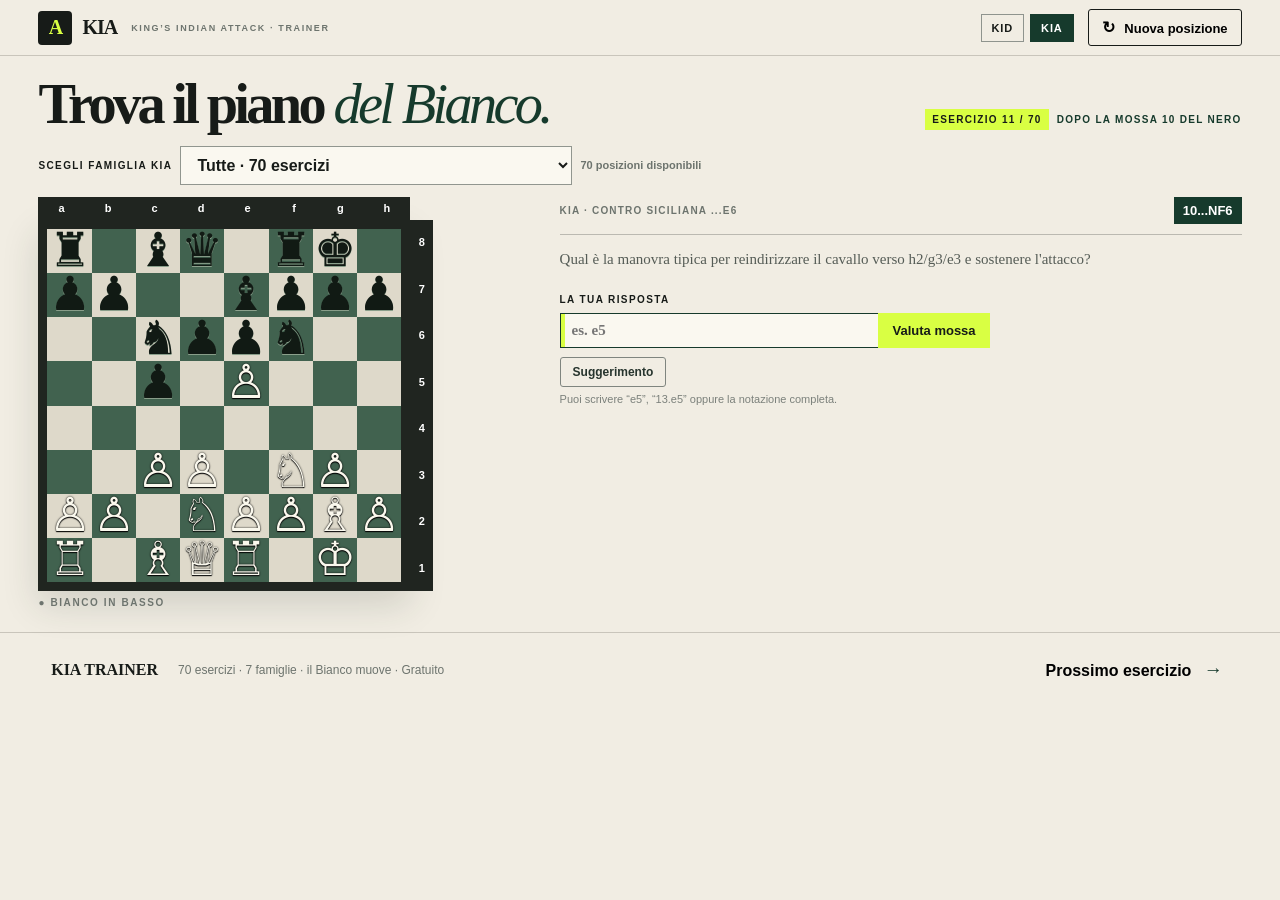
==== commit 8ded0de8: "v25: nuova posizione KIA garantisce esercizio diverso" ====
--- a/kia.html
+++ b/kia.html
@@ -1 +1 @@
-<!doctype html><html lang="it"><head><meta charset="utf-8"><meta name="viewport" content="width=device-width,initial-scale=1"><meta name="description" content="Allenatore gratuito per la King's Indian Attack: trova il piano del Bianco in posizioni tipiche."><title>KIA — King's Indian Attack Trainer</title><link rel="stylesheet" href="style.css?v=20260824-24"><link rel="stylesheet" href="boardfix.css?v=20260824-24"><style>.hint-button{margin-top:9px;border:1px solid #7f857f;background:transparent;color:#26342d;padding:7px 12px;border-radius:3px;font-size:12px;font-weight:800}.hint-button:hover{background:#e8e5dc}.hint-choices{margin-top:9px;display:grid;grid-template-columns:repeat(2,minmax(0,1fr));gap:7px;max-width:430px}.hint-choices.hidden{display:none}.hint-choice{display:flex;align-items:center;gap:9px;width:100%;min-height:38px;padding:7px 10px;border:1px solid #a4a8a3;background:#faf8f0;color:#171b18;text-align:left;border-radius:3px;font-weight:800}.hint-letter{display:grid;place-items:center;flex:0 0 25px;height:25px;background:#163a2c;color:#fff;border-radius:2px;font-size:11px;font-weight:900}.hint-move{font-family:Georgia,serif;font-size:15px}.hint-note{grid-column:1/-1;margin-top:3px;font-size:10px;color:#747a75}.hero-title-row{display:flex;align-items:flex-end;justify-content:space-between;gap:24px}.hero-title-row h1{margin-right:auto}.hero-title-row .eyebrow{margin-left:auto;padding-bottom:8px;white-space:nowrap;justify-content:flex-end}.hero-title-row .eyebrow i{display:none}@media(max-width:850px){.hero-title-row{display:block}.hero-title-row .eyebrow{margin:8px 0 0;padding-bottom:0;justify-content:flex-start;white-space:normal}.hero-title-row h1{margin-right:0}}@media(max-width:560px){.hint-choices{grid-template-columns:1fr}}</style></head><body><header class="topbar"><a class="brand" href="kia.html?v=20260824-24" aria-label="KIA home"><span class="brand-mark">A</span><span>KIA</span></a><div class="tag">KING’S INDIAN ATTACK · TRAINER</div><nav class="mode-nav"><a href="index.html?v=20260824-24">KID</a><a class="active" href="kia.html?v=20260824-24">KIA</a></nav><button id="newTop" class="new-button" type="button"><span>↻</span> Nuova posizione</button></header><main id="top"><section class="hero"><div class="hero-title-row"><h1>Trova il piano <em>del Bianco.</em></h1><div class="eyebrow"><span id="exerciseNumber">ESERCIZIO 01</span><i></i><b id="moveNumber">Dopo la mossa 12 del Nero</b></div></div><div class="family-picker"><label for="familySelect">Scegli famiglia KIA</label><select id="familySelect"><option value="ALL">Tutte · 70 esercizi</option><option value="FRENCH">Contro struttura Francese · 10</option><option value="SIC_E6">Contro Siciliana ...e6 · 10</option><option value="SIC_G6">Contro Siciliana ...g6 · 10</option><option value="CARO">Contro Caro-Kann · 10</option><option value="PIRC">Contro Pirc / Moderna · 10</option><option value="CLASSICAL">Contro setup classico ...d5/...Nf6 · 10</option><option value="B6">Contro fianchetto di Donna ...b6/...Bb7 · 10</option></select><span id="familyCount">70 posizioni disponibili</span></div></section><section class="trainer"><div class="board-wrap"><div id="board" class="board"></div><div class="orientation">● BIANCO IN BASSO</div></div><div class="panel"><div class="variation"><span id="opening"></span><b id="lastMove"></b></div><p id="question" class="question"></p><form id="answerForm" style="margin-top:10px;max-width:430px"><label for="moveInput">La tua risposta</label><div class="answer-row" style="max-width:430px"><input id="moveInput" style="padding:8px 11px;font-size:15px" placeholder="es. e5" autocomplete="off"><button type="submit" style="padding:0 14px;font-size:13px">Valuta mossa</button></div><button id="hintButton" class="hint-button" type="button" aria-expanded="false">Suggerimento</button><div id="hintChoices" class="hint-choices hidden"></div><small>Puoi scrivere “e5”, “13.e5” oppure la notazione completa.</small></form><div id="feedback" class="feedback hidden"><div class="score"><strong id="scoreValue"></strong><span>/10</span></div><div><h3 id="scoreTitle"></h3><p id="scoreText"></p></div></div><div id="solution" class="solution hidden"><span>CONTINUAZIONE TEMATICA</span><strong id="bestMove"></strong><p id="idea"></p></div></div></section></main><footer><span>KIA TRAINER</span><p>70 esercizi · 7 famiglie · il Bianco muove · Gratuito</p><button id="newBottom">Prossimo esercizio <b>→</b></button></footer><script src="kia.js?v=20260824-24"></script><script src="coordinates.js?v=20260824-24"></script><script src="ui-cleanup.js?v=20260824-24"></script><script>(function(){const btn=document.getElementById('hintButton'),box=document.getElementById('hintChoices'),inp=document.getElementById('moveInput'),form=document.getElementById('answerForm'),letters=['A','B','C','D'];if(!btn||!box||!inp||!form)return;function clean(v){return String(v||'').toLowerCase().replace(/[+#?!\s]/g,'').replace(/^\d+\./,'')}function notation(v){v=String(v||'').replace(/^\d+\./,'');return v.replace(/^([kqrbn])/i,m=>m.toUpperCase())}function raw(e){if(e&&e.best)return notation(e.best);if(e&&Array.isArray(e.answers)&&e.answers.length)return notation(e.answers[0]);return''}function hide(){box.classList.add('hidden');box.innerHTML='';btn.setAttribute('aria-expanded','false')}function shuffle(a){a=[...a];for(let i=a.length-1;i>0;i--){const j=Math.floor(Math.random()*(i+1));[a[i],a[j]]=[a[j],a[i]]}return a}function show(){if(typeof exercises==='undefined'||typeof current==='undefined')return;const e=exercises[current],correct=raw(e),pool=exercises.filter(x=>x!==e&&x.family===e.family).map(raw).concat(exercises.filter(x=>x!==e).map(raw)),seen=new Set([clean(correct)]),wrong=[];for(const m of pool){const k=clean(m);if(m&&k&&!seen.has(k)){seen.add(k);wrong.push(notation(m))}if(wrong.length===3)break}const moves=shuffle([correct,...wrong.slice(0,3)]);box.innerHTML='';moves.forEach((m,i)=>{m=notation(m);const b=document.createElement('button');b.type='button';b.className='hint-choice';b.innerHTML='<span class="hint-letter">'+letters[i]+'</span><span class="hint-move">'+m+'</span>';b.addEventListener('click',()=>{inp.value=m;form.requestSubmit()});box.appendChild(b)});const n=document.createElement('div');n.className='hint-note';n.textContent='Seleziona A, B, C o D: la valutazione parte subito.';box.appendChild(n);box.classList.remove('hidden');btn.setAttribute('aria-expanded','true')}btn.addEventListener('click',()=>box.classList.contains('hidden')?show():hide());['newTop','newBottom'].forEach(id=>document.getElementById(id)?.addEventListener('click',hide));document.getElementById('familySelect')?.addEventListener('change',hide)})();</script></body></html>+<!doctype html><html lang="it"><head><meta charset="utf-8"><meta name="viewport" content="width=device-width,initial-scale=1"><meta name="description" content="Allenatore gratuito per la King's Indian Attack: trova il piano del Bianco in posizioni tipiche."><title>KIA — King's Indian Attack Trainer</title><link rel="stylesheet" href="style.css?v=20260824-25"><link rel="stylesheet" href="boardfix.css?v=20260824-25"><style>.hint-button{margin-top:9px;border:1px solid #7f857f;background:transparent;color:#26342d;padding:7px 12px;border-radius:3px;font-size:12px;font-weight:800}.hint-button:hover{background:#e8e5dc}.hint-choices{margin-top:9px;display:grid;grid-template-columns:repeat(2,minmax(0,1fr));gap:7px;max-width:430px}.hint-choices.hidden{display:none}.hint-choice{display:flex;align-items:center;gap:9px;width:100%;min-height:38px;padding:7px 10px;border:1px solid #a4a8a3;background:#faf8f0;color:#171b18;text-align:left;border-radius:3px;font-weight:800}.hint-letter{display:grid;place-items:center;flex:0 0 25px;height:25px;background:#163a2c;color:#fff;border-radius:2px;font-size:11px;font-weight:900}.hint-move{font-family:Georgia,serif;font-size:15px}.hint-note{grid-column:1/-1;margin-top:3px;font-size:10px;color:#747a75}.hero-title-row{display:flex;align-items:flex-end;justify-content:space-between;gap:24px}.hero-title-row h1{margin-right:auto}.hero-title-row .eyebrow{margin-left:auto;padding-bottom:8px;white-space:nowrap;justify-content:flex-end}.hero-title-row .eyebrow i{display:none}@media(max-width:850px){.hero-title-row{display:block}.hero-title-row .eyebrow{margin:8px 0 0;padding-bottom:0;justify-content:flex-start;white-space:normal}.hero-title-row h1{margin-right:0}}@media(max-width:560px){.hint-choices{grid-template-columns:1fr}}</style></head><body><header class="topbar"><a class="brand" href="kia.html?v=20260824-25" aria-label="KIA home"><span class="brand-mark">A</span><span>KIA</span></a><div class="tag">KING’S INDIAN ATTACK · TRAINER</div><nav class="mode-nav"><a href="index.html?v=20260824-25">KID</a><a class="active" href="kia.html?v=20260824-25">KIA</a></nav><button id="newTop" class="new-button" type="button"><span>↻</span> Nuova posizione</button></header><main id="top"><section class="hero"><div class="hero-title-row"><h1>Trova il piano <em>del Bianco.</em></h1><div class="eyebrow"><span id="exerciseNumber">ESERCIZIO 01</span><i></i><b id="moveNumber">Dopo la mossa 12 del Nero</b></div></div><div class="family-picker"><label for="familySelect">Scegli famiglia KIA</label><select id="familySelect"><option value="ALL">Tutte · 70 esercizi</option><option value="FRENCH">Contro struttura Francese · 10</option><option value="SIC_E6">Contro Siciliana ...e6 · 10</option><option value="SIC_G6">Contro Siciliana ...g6 · 10</option><option value="CARO">Contro Caro-Kann · 10</option><option value="PIRC">Contro Pirc / Moderna · 10</option><option value="CLASSICAL">Contro setup classico ...d5/...Nf6 · 10</option><option value="B6">Contro fianchetto di Donna ...b6/...Bb7 · 10</option></select><span id="familyCount">70 posizioni disponibili</span></div></section><section class="trainer"><div class="board-wrap"><div id="board" class="board"></div><div class="orientation">● BIANCO IN BASSO</div></div><div class="panel"><div class="variation"><span id="opening"></span><b id="lastMove"></b></div><p id="question" class="question"></p><form id="answerForm" style="margin-top:10px;max-width:430px"><label for="moveInput">La tua risposta</label><div class="answer-row" style="max-width:430px"><input id="moveInput" style="padding:8px 11px;font-size:15px" placeholder="es. e5" autocomplete="off"><button type="submit" style="padding:0 14px;font-size:13px">Valuta mossa</button></div><button id="hintButton" class="hint-button" type="button" aria-expanded="false">Suggerimento</button><div id="hintChoices" class="hint-choices hidden"></div><small>Puoi scrivere “e5”, “13.e5” oppure la notazione completa.</small></form><div id="feedback" class="feedback hidden"><div class="score"><strong id="scoreValue"></strong><span>/10</span></div><div><h3 id="scoreTitle"></h3><p id="scoreText"></p></div></div><div id="solution" class="solution hidden"><span>CONTINUAZIONE TEMATICA</span><strong id="bestMove"></strong><p id="idea"></p></div></div></section></main><footer><span>KIA TRAINER</span><p>70 esercizi · 7 famiglie · il Bianco muove · Gratuito</p><button id="newBottom">Prossimo esercizio <b>→</b></button></footer><script src="kia.js?v=20260824-25"></script><script src="coordinates.js?v=20260824-25"></script><script src="ui-cleanup.js?v=20260824-25"></script><script>(function(){const btn=document.getElementById('hintButton'),box=document.getElementById('hintChoices'),inp=document.getElementById('moveInput'),form=document.getElementById('answerForm'),letters=['A','B','C','D'];if(!btn||!box||!inp||!form)return;function clean(v){return String(v||'').toLowerCase().replace(/[+#?!\s]/g,'').replace(/^\d+\./,'')}function notation(v){v=String(v||'').replace(/^\d+\./,'');return v.replace(/^([kqrbn])/i,m=>m.toUpperCase())}function raw(e){if(e&&e.best)return notation(e.best);if(e&&Array.isArray(e.answers)&&e.answers.length)return notation(e.answers[0]);return''}function hide(){box.classList.add('hidden');box.innerHTML='';btn.setAttribute('aria-expanded','false')}function shuffle(a){a=[...a];for(let i=a.length-1;i>0;i--){const j=Math.floor(Math.random()*(i+1));[a[i],a[j]]=[a[j],a[i]]}return a}function show(){if(typeof exercises==='undefined'||typeof current==='undefined')return;const e=exercises[current],correct=raw(e),pool=exercises.filter(x=>x!==e&&x.family===e.family).map(raw).concat(exercises.filter(x=>x!==e).map(raw)),seen=new Set([clean(correct)]),wrong=[];for(const m of pool){const k=clean(m);if(m&&k&&!seen.has(k)){seen.add(k);wrong.push(notation(m))}if(wrong.length===3)break}const moves=shuffle([correct,...wrong.slice(0,3)]);box.innerHTML='';moves.forEach((m,i)=>{m=notation(m);const b=document.createElement('button');b.type='button';b.className='hint-choice';b.innerHTML='<span class="hint-letter">'+letters[i]+'</span><span class="hint-move">'+m+'</span>';b.addEventListener('click',()=>{inp.value=m;form.requestSubmit()});box.appendChild(b)});const n=document.createElement('div');n.className='hint-note';n.textContent='Seleziona A, B, C o D: la valutazione parte subito.';box.appendChild(n);box.classList.remove('hidden');btn.setAttribute('aria-expanded','true')}btn.addEventListener('click',()=>box.classList.contains('hidden')?show():hide());['newTop','newBottom'].forEach(id=>document.getElementById(id)?.addEventListener('click',hide));document.getElementById('familySelect')?.addEventListener('change',hide)})();</script><script>(function(){function newDifferentExercise(ev){ev.preventDefault();ev.stopImmediatePropagation();if(typeof exercises==='undefined'||typeof current==='undefined'||typeof pool!=='function'||typeof render!=='function')return;const p=pool();if(!p.length)return;const now=exercises[current];const choices=p.filter(e=>e!==now);if(!choices.length)return;const candidate=choices[Math.floor(Math.random()*choices.length)];current=exercises.indexOf(candidate);render();window.scrollTo({top:0,behavior:'smooth'})}['newTop','newBottom'].forEach(id=>document.getElementById(id)?.addEventListener('click',newDifferentExercise,true))})();</script></body></html>
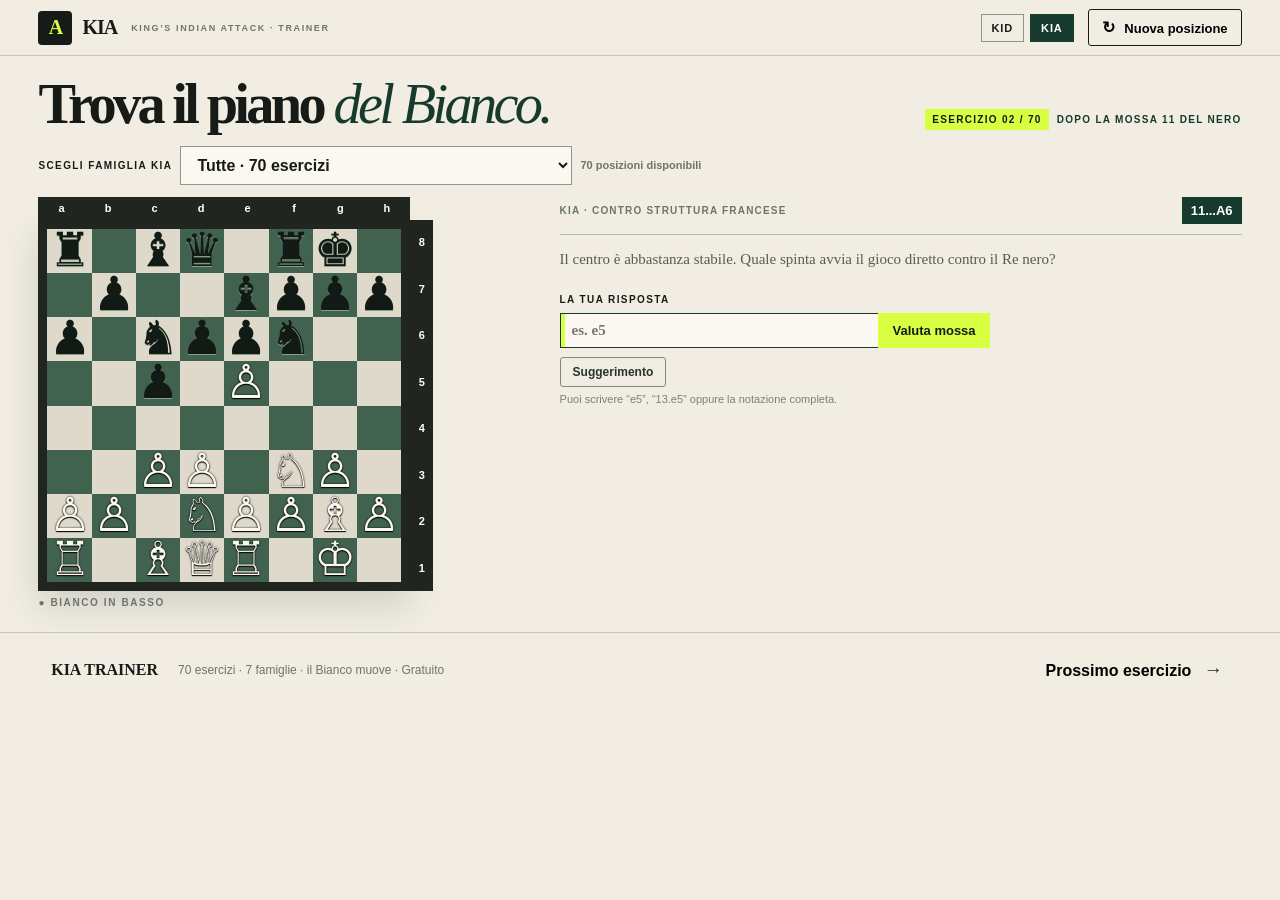
==== commit e6de382c: "KIA v26: load distinct-position dataset and refresh cache" ====
--- a/kia.html
+++ b/kia.html
@@ -1 +1 @@
-<!doctype html><html lang="it"><head><meta charset="utf-8"><meta name="viewport" content="width=device-width,initial-scale=1"><meta name="description" content="Allenatore gratuito per la King's Indian Attack: trova il piano del Bianco in posizioni tipiche."><title>KIA — King's Indian Attack Trainer</title><link rel="stylesheet" href="style.css?v=20260824-25"><link rel="stylesheet" href="boardfix.css?v=20260824-25"><style>.hint-button{margin-top:9px;border:1px solid #7f857f;background:transparent;color:#26342d;padding:7px 12px;border-radius:3px;font-size:12px;font-weight:800}.hint-button:hover{background:#e8e5dc}.hint-choices{margin-top:9px;display:grid;grid-template-columns:repeat(2,minmax(0,1fr));gap:7px;max-width:430px}.hint-choices.hidden{display:none}.hint-choice{display:flex;align-items:center;gap:9px;width:100%;min-height:38px;padding:7px 10px;border:1px solid #a4a8a3;background:#faf8f0;color:#171b18;text-align:left;border-radius:3px;font-weight:800}.hint-letter{display:grid;place-items:center;flex:0 0 25px;height:25px;background:#163a2c;color:#fff;border-radius:2px;font-size:11px;font-weight:900}.hint-move{font-family:Georgia,serif;font-size:15px}.hint-note{grid-column:1/-1;margin-top:3px;font-size:10px;color:#747a75}.hero-title-row{display:flex;align-items:flex-end;justify-content:space-between;gap:24px}.hero-title-row h1{margin-right:auto}.hero-title-row .eyebrow{margin-left:auto;padding-bottom:8px;white-space:nowrap;justify-content:flex-end}.hero-title-row .eyebrow i{display:none}@media(max-width:850px){.hero-title-row{display:block}.hero-title-row .eyebrow{margin:8px 0 0;padding-bottom:0;justify-content:flex-start;white-space:normal}.hero-title-row h1{margin-right:0}}@media(max-width:560px){.hint-choices{grid-template-columns:1fr}}</style></head><body><header class="topbar"><a class="brand" href="kia.html?v=20260824-25" aria-label="KIA home"><span class="brand-mark">A</span><span>KIA</span></a><div class="tag">KING’S INDIAN ATTACK · TRAINER</div><nav class="mode-nav"><a href="index.html?v=20260824-25">KID</a><a class="active" href="kia.html?v=20260824-25">KIA</a></nav><button id="newTop" class="new-button" type="button"><span>↻</span> Nuova posizione</button></header><main id="top"><section class="hero"><div class="hero-title-row"><h1>Trova il piano <em>del Bianco.</em></h1><div class="eyebrow"><span id="exerciseNumber">ESERCIZIO 01</span><i></i><b id="moveNumber">Dopo la mossa 12 del Nero</b></div></div><div class="family-picker"><label for="familySelect">Scegli famiglia KIA</label><select id="familySelect"><option value="ALL">Tutte · 70 esercizi</option><option value="FRENCH">Contro struttura Francese · 10</option><option value="SIC_E6">Contro Siciliana ...e6 · 10</option><option value="SIC_G6">Contro Siciliana ...g6 · 10</option><option value="CARO">Contro Caro-Kann · 10</option><option value="PIRC">Contro Pirc / Moderna · 10</option><option value="CLASSICAL">Contro setup classico ...d5/...Nf6 · 10</option><option value="B6">Contro fianchetto di Donna ...b6/...Bb7 · 10</option></select><span id="familyCount">70 posizioni disponibili</span></div></section><section class="trainer"><div class="board-wrap"><div id="board" class="board"></div><div class="orientation">● BIANCO IN BASSO</div></div><div class="panel"><div class="variation"><span id="opening"></span><b id="lastMove"></b></div><p id="question" class="question"></p><form id="answerForm" style="margin-top:10px;max-width:430px"><label for="moveInput">La tua risposta</label><div class="answer-row" style="max-width:430px"><input id="moveInput" style="padding:8px 11px;font-size:15px" placeholder="es. e5" autocomplete="off"><button type="submit" style="padding:0 14px;font-size:13px">Valuta mossa</button></div><button id="hintButton" class="hint-button" type="button" aria-expanded="false">Suggerimento</button><div id="hintChoices" class="hint-choices hidden"></div><small>Puoi scrivere “e5”, “13.e5” oppure la notazione completa.</small></form><div id="feedback" class="feedback hidden"><div class="score"><strong id="scoreValue"></strong><span>/10</span></div><div><h3 id="scoreTitle"></h3><p id="scoreText"></p></div></div><div id="solution" class="solution hidden"><span>CONTINUAZIONE TEMATICA</span><strong id="bestMove"></strong><p id="idea"></p></div></div></section></main><footer><span>KIA TRAINER</span><p>70 esercizi · 7 famiglie · il Bianco muove · Gratuito</p><button id="newBottom">Prossimo esercizio <b>→</b></button></footer><script src="kia.js?v=20260824-25"></script><script src="coordinates.js?v=20260824-25"></script><script src="ui-cleanup.js?v=20260824-25"></script><script>(function(){const btn=document.getElementById('hintButton'),box=document.getElementById('hintChoices'),inp=document.getElementById('moveInput'),form=document.getElementById('answerForm'),letters=['A','B','C','D'];if(!btn||!box||!inp||!form)return;function clean(v){return String(v||'').toLowerCase().replace(/[+#?!\s]/g,'').replace(/^\d+\./,'')}function notation(v){v=String(v||'').replace(/^\d+\./,'');return v.replace(/^([kqrbn])/i,m=>m.toUpperCase())}function raw(e){if(e&&e.best)return notation(e.best);if(e&&Array.isArray(e.answers)&&e.answers.length)return notation(e.answers[0]);return''}function hide(){box.classList.add('hidden');box.innerHTML='';btn.setAttribute('aria-expanded','false')}function shuffle(a){a=[...a];for(let i=a.length-1;i>0;i--){const j=Math.floor(Math.random()*(i+1));[a[i],a[j]]=[a[j],a[i]]}return a}function show(){if(typeof exercises==='undefined'||typeof current==='undefined')return;const e=exercises[current],correct=raw(e),pool=exercises.filter(x=>x!==e&&x.family===e.family).map(raw).concat(exercises.filter(x=>x!==e).map(raw)),seen=new Set([clean(correct)]),wrong=[];for(const m of pool){const k=clean(m);if(m&&k&&!seen.has(k)){seen.add(k);wrong.push(notation(m))}if(wrong.length===3)break}const moves=shuffle([correct,...wrong.slice(0,3)]);box.innerHTML='';moves.forEach((m,i)=>{m=notation(m);const b=document.createElement('button');b.type='button';b.className='hint-choice';b.innerHTML='<span class="hint-letter">'+letters[i]+'</span><span class="hint-move">'+m+'</span>';b.addEventListener('click',()=>{inp.value=m;form.requestSubmit()});box.appendChild(b)});const n=document.createElement('div');n.className='hint-note';n.textContent='Seleziona A, B, C o D: la valutazione parte subito.';box.appendChild(n);box.classList.remove('hidden');btn.setAttribute('aria-expanded','true')}btn.addEventListener('click',()=>box.classList.contains('hidden')?show():hide());['newTop','newBottom'].forEach(id=>document.getElementById(id)?.addEventListener('click',hide));document.getElementById('familySelect')?.addEventListener('change',hide)})();</script><script>(function(){function newDifferentExercise(ev){ev.preventDefault();ev.stopImmediatePropagation();if(typeof exercises==='undefined'||typeof current==='undefined'||typeof pool!=='function'||typeof render!=='function')return;const p=pool();if(!p.length)return;const now=exercises[current];const choices=p.filter(e=>e!==now);if(!choices.length)return;const candidate=choices[Math.floor(Math.random()*choices.length)];current=exercises.indexOf(candidate);render();window.scrollTo({top:0,behavior:'smooth'})}['newTop','newBottom'].forEach(id=>document.getElementById(id)?.addEventListener('click',newDifferentExercise,true))})();</script></body></html>+<!doctype html><html lang="it"><head><meta charset="utf-8"><meta name="viewport" content="width=device-width,initial-scale=1"><meta name="description" content="Allenatore gratuito per la King's Indian Attack: trova il piano del Bianco in posizioni tipiche."><title>KIA — King's Indian Attack Trainer</title><link rel="stylesheet" href="style.css?v=20260824-26"><link rel="stylesheet" href="boardfix.css?v=20260824-26"><style>.hint-button{margin-top:9px;border:1px solid #7f857f;background:transparent;color:#26342d;padding:7px 12px;border-radius:3px;font-size:12px;font-weight:800}.hint-button:hover{background:#e8e5dc}.hint-choices{margin-top:9px;display:grid;grid-template-columns:repeat(2,minmax(0,1fr));gap:7px;max-width:430px}.hint-choices.hidden{display:none}.hint-choice{display:flex;align-items:center;gap:9px;width:100%;min-height:38px;padding:7px 10px;border:1px solid #a4a8a3;background:#faf8f0;color:#171b18;text-align:left;border-radius:3px;font-weight:800}.hint-letter{display:grid;place-items:center;flex:0 0 25px;height:25px;background:#163a2c;color:#fff;border-radius:2px;font-size:11px;font-weight:900}.hint-move{font-family:Georgia,serif;font-size:15px}.hint-note{grid-column:1/-1;margin-top:3px;font-size:10px;color:#747a75}.hero-title-row{display:flex;align-items:flex-end;justify-content:space-between;gap:24px}.hero-title-row h1{margin-right:auto}.hero-title-row .eyebrow{margin-left:auto;padding-bottom:8px;white-space:nowrap;justify-content:flex-end}.hero-title-row .eyebrow i{display:none}@media(max-width:850px){.hero-title-row{display:block}.hero-title-row .eyebrow{margin:8px 0 0;padding-bottom:0;justify-content:flex-start;white-space:normal}.hero-title-row h1{margin-right:0}}@media(max-width:560px){.hint-choices{grid-template-columns:1fr}}</style></head><body><header class="topbar"><a class="brand" href="kia.html?v=20260824-26" aria-label="KIA home"><span class="brand-mark">A</span><span>KIA</span></a><div class="tag">KING’S INDIAN ATTACK · TRAINER</div><nav class="mode-nav"><a href="index.html?v=20260824-26">KID</a><a class="active" href="kia.html?v=20260824-26">KIA</a></nav><button id="newTop" class="new-button" type="button"><span>↻</span> Nuova posizione</button></header><main id="top"><section class="hero"><div class="hero-title-row"><h1>Trova il piano <em>del Bianco.</em></h1><div class="eyebrow"><span id="exerciseNumber">ESERCIZIO 01</span><i></i><b id="moveNumber">Dopo la mossa 12 del Nero</b></div></div><div class="family-picker"><label for="familySelect">Scegli famiglia KIA</label><select id="familySelect"><option value="ALL">Tutte · 70 esercizi</option><option value="FRENCH">Contro struttura Francese · 10</option><option value="SIC_E6">Contro Siciliana ...e6 · 10</option><option value="SIC_G6">Contro Siciliana ...g6 · 10</option><option value="CARO">Contro Caro-Kann · 10</option><option value="PIRC">Contro Pirc / Moderna · 10</option><option value="CLASSICAL">Contro setup classico ...d5/...Nf6 · 10</option><option value="B6">Contro fianchetto di Donna ...b6/...Bb7 · 10</option></select><span id="familyCount">70 posizioni disponibili</span></div></section><section class="trainer"><div class="board-wrap"><div id="board" class="board"></div><div class="orientation">● BIANCO IN BASSO</div></div><div class="panel"><div class="variation"><span id="opening"></span><b id="lastMove"></b></div><p id="question" class="question"></p><form id="answerForm" style="margin-top:10px;max-width:430px"><label for="moveInput">La tua risposta</label><div class="answer-row" style="max-width:430px"><input id="moveInput" style="padding:8px 11px;font-size:15px" placeholder="es. e5" autocomplete="off"><button type="submit" style="padding:0 14px;font-size:13px">Valuta mossa</button></div><button id="hintButton" class="hint-button" type="button" aria-expanded="false">Suggerimento</button><div id="hintChoices" class="hint-choices hidden"></div><small>Puoi scrivere “e5”, “13.e5” oppure la notazione completa.</small></form><div id="feedback" class="feedback hidden"><div class="score"><strong id="scoreValue"></strong><span>/10</span></div><div><h3 id="scoreTitle"></h3><p id="scoreText"></p></div></div><div id="solution" class="solution hidden"><span>CONTINUAZIONE TEMATICA</span><strong id="bestMove"></strong><p id="idea"></p></div></div></section></main><footer><span>KIA TRAINER</span><p>70 esercizi · 7 famiglie · il Bianco muove · Gratuito</p><button id="newBottom">Prossimo esercizio <b>→</b></button></footer><script src="kia.js?v=20260824-26"></script><script src="coordinates.js?v=20260824-26"></script><script src="ui-cleanup.js?v=20260824-26"></script><script>(function(){const btn=document.getElementById('hintButton'),box=document.getElementById('hintChoices'),inp=document.getElementById('moveInput'),form=document.getElementById('answerForm'),letters=['A','B','C','D'];if(!btn||!box||!inp||!form)return;function clean(v){return String(v||'').toLowerCase().replace(/[+#?!\s]/g,'').replace(/^\d+\./,'')}function notation(v){v=String(v||'').replace(/^\d+\./,'');return v.replace(/^([kqrbn])/i,m=>m.toUpperCase())}function raw(e){if(e&&e.best)return notation(e.best);if(e&&Array.isArray(e.answers)&&e.answers.length)return notation(e.answers[0]);return''}function hide(){box.classList.add('hidden');box.innerHTML='';btn.setAttribute('aria-expanded','false')}function shuffle(a){a=[...a];for(let i=a.length-1;i>0;i--){const j=Math.floor(Math.random()*(i+1));[a[i],a[j]]=[a[j],a[i]]}return a}function show(){if(typeof exercises==='undefined'||typeof current==='undefined')return;const e=exercises[current],correct=raw(e),pool=exercises.filter(x=>x!==e&&x.family===e.family).map(raw).concat(exercises.filter(x=>x!==e).map(raw)),seen=new Set([clean(correct)]),wrong=[];for(const m of pool){const k=clean(m);if(m&&k&&!seen.has(k)){seen.add(k);wrong.push(notation(m))}if(wrong.length===3)break}const moves=shuffle([correct,...wrong.slice(0,3)]);box.innerHTML='';moves.forEach((m,i)=>{m=notation(m);const b=document.createElement('button');b.type='button';b.className='hint-choice';b.innerHTML='<span class="hint-letter">'+letters[i]+'</span><span class="hint-move">'+m+'</span>';b.addEventListener('click',()=>{inp.value=m;form.requestSubmit()});box.appendChild(b)});const n=document.createElement('div');n.className='hint-note';n.textContent='Seleziona A, B, C o D: la valutazione parte subito.';box.appendChild(n);box.classList.remove('hidden');btn.setAttribute('aria-expanded','true')}btn.addEventListener('click',()=>box.classList.contains('hidden')?show():hide());['newTop','newBottom'].forEach(id=>document.getElementById(id)?.addEventListener('click',hide));document.getElementById('familySelect')?.addEventListener('change',hide)})();</script></body></html>
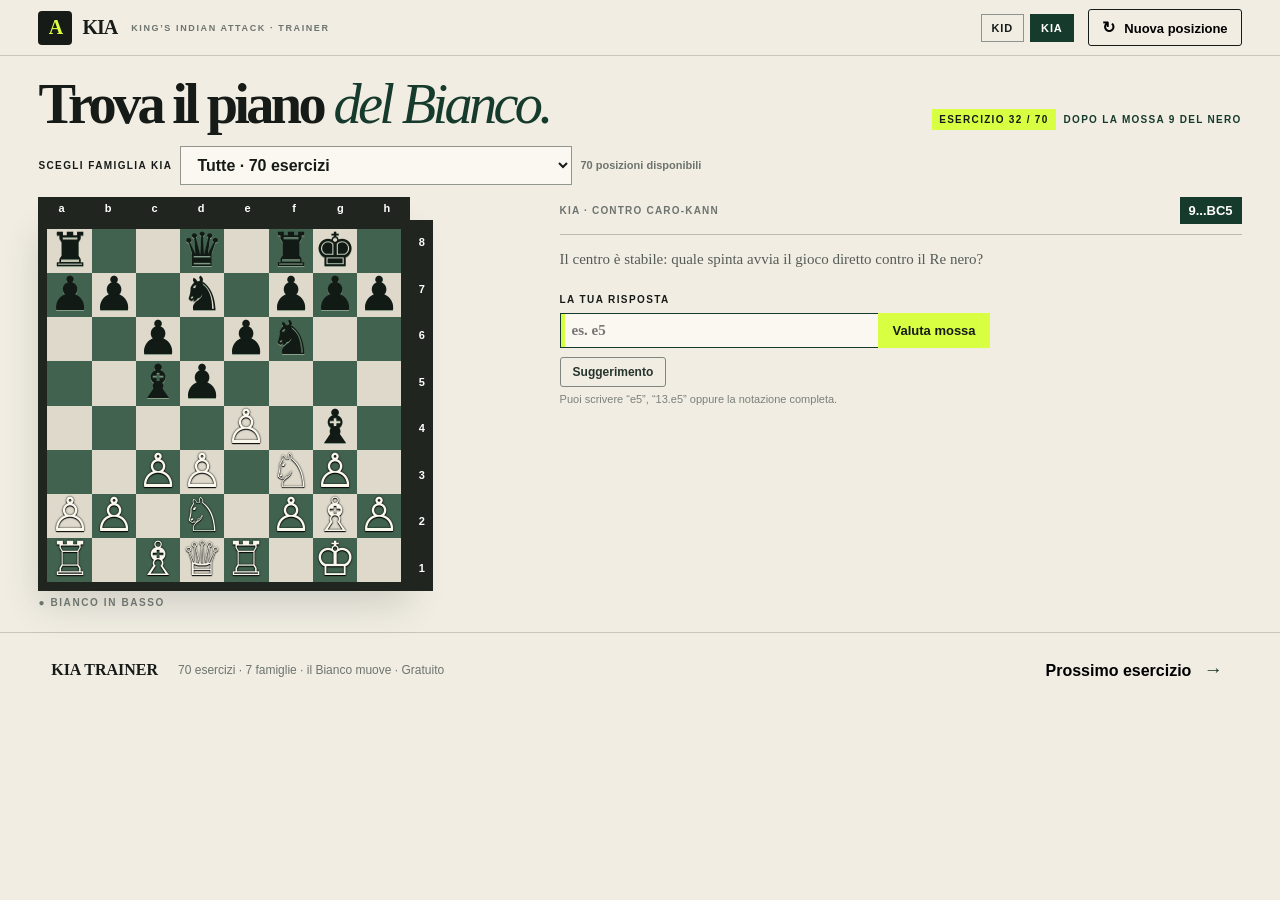
==== commit 7add754f: "Use validated legal hint options and v27 assets" ====
--- a/kia.html
+++ b/kia.html
@@ -1 +1 @@
-<!doctype html><html lang="it"><head><meta charset="utf-8"><meta name="viewport" content="width=device-width,initial-scale=1"><meta name="description" content="Allenatore gratuito per la King's Indian Attack: trova il piano del Bianco in posizioni tipiche."><title>KIA — King's Indian Attack Trainer</title><link rel="stylesheet" href="style.css?v=20260824-26"><link rel="stylesheet" href="boardfix.css?v=20260824-26"><style>.hint-button{margin-top:9px;border:1px solid #7f857f;background:transparent;color:#26342d;padding:7px 12px;border-radius:3px;font-size:12px;font-weight:800}.hint-button:hover{background:#e8e5dc}.hint-choices{margin-top:9px;display:grid;grid-template-columns:repeat(2,minmax(0,1fr));gap:7px;max-width:430px}.hint-choices.hidden{display:none}.hint-choice{display:flex;align-items:center;gap:9px;width:100%;min-height:38px;padding:7px 10px;border:1px solid #a4a8a3;background:#faf8f0;color:#171b18;text-align:left;border-radius:3px;font-weight:800}.hint-letter{display:grid;place-items:center;flex:0 0 25px;height:25px;background:#163a2c;color:#fff;border-radius:2px;font-size:11px;font-weight:900}.hint-move{font-family:Georgia,serif;font-size:15px}.hint-note{grid-column:1/-1;margin-top:3px;font-size:10px;color:#747a75}.hero-title-row{display:flex;align-items:flex-end;justify-content:space-between;gap:24px}.hero-title-row h1{margin-right:auto}.hero-title-row .eyebrow{margin-left:auto;padding-bottom:8px;white-space:nowrap;justify-content:flex-end}.hero-title-row .eyebrow i{display:none}@media(max-width:850px){.hero-title-row{display:block}.hero-title-row .eyebrow{margin:8px 0 0;padding-bottom:0;justify-content:flex-start;white-space:normal}.hero-title-row h1{margin-right:0}}@media(max-width:560px){.hint-choices{grid-template-columns:1fr}}</style></head><body><header class="topbar"><a class="brand" href="kia.html?v=20260824-26" aria-label="KIA home"><span class="brand-mark">A</span><span>KIA</span></a><div class="tag">KING’S INDIAN ATTACK · TRAINER</div><nav class="mode-nav"><a href="index.html?v=20260824-26">KID</a><a class="active" href="kia.html?v=20260824-26">KIA</a></nav><button id="newTop" class="new-button" type="button"><span>↻</span> Nuova posizione</button></header><main id="top"><section class="hero"><div class="hero-title-row"><h1>Trova il piano <em>del Bianco.</em></h1><div class="eyebrow"><span id="exerciseNumber">ESERCIZIO 01</span><i></i><b id="moveNumber">Dopo la mossa 12 del Nero</b></div></div><div class="family-picker"><label for="familySelect">Scegli famiglia KIA</label><select id="familySelect"><option value="ALL">Tutte · 70 esercizi</option><option value="FRENCH">Contro struttura Francese · 10</option><option value="SIC_E6">Contro Siciliana ...e6 · 10</option><option value="SIC_G6">Contro Siciliana ...g6 · 10</option><option value="CARO">Contro Caro-Kann · 10</option><option value="PIRC">Contro Pirc / Moderna · 10</option><option value="CLASSICAL">Contro setup classico ...d5/...Nf6 · 10</option><option value="B6">Contro fianchetto di Donna ...b6/...Bb7 · 10</option></select><span id="familyCount">70 posizioni disponibili</span></div></section><section class="trainer"><div class="board-wrap"><div id="board" class="board"></div><div class="orientation">● BIANCO IN BASSO</div></div><div class="panel"><div class="variation"><span id="opening"></span><b id="lastMove"></b></div><p id="question" class="question"></p><form id="answerForm" style="margin-top:10px;max-width:430px"><label for="moveInput">La tua risposta</label><div class="answer-row" style="max-width:430px"><input id="moveInput" style="padding:8px 11px;font-size:15px" placeholder="es. e5" autocomplete="off"><button type="submit" style="padding:0 14px;font-size:13px">Valuta mossa</button></div><button id="hintButton" class="hint-button" type="button" aria-expanded="false">Suggerimento</button><div id="hintChoices" class="hint-choices hidden"></div><small>Puoi scrivere “e5”, “13.e5” oppure la notazione completa.</small></form><div id="feedback" class="feedback hidden"><div class="score"><strong id="scoreValue"></strong><span>/10</span></div><div><h3 id="scoreTitle"></h3><p id="scoreText"></p></div></div><div id="solution" class="solution hidden"><span>CONTINUAZIONE TEMATICA</span><strong id="bestMove"></strong><p id="idea"></p></div></div></section></main><footer><span>KIA TRAINER</span><p>70 esercizi · 7 famiglie · il Bianco muove · Gratuito</p><button id="newBottom">Prossimo esercizio <b>→</b></button></footer><script src="kia.js?v=20260824-26"></script><script src="coordinates.js?v=20260824-26"></script><script src="ui-cleanup.js?v=20260824-26"></script><script>(function(){const btn=document.getElementById('hintButton'),box=document.getElementById('hintChoices'),inp=document.getElementById('moveInput'),form=document.getElementById('answerForm'),letters=['A','B','C','D'];if(!btn||!box||!inp||!form)return;function clean(v){return String(v||'').toLowerCase().replace(/[+#?!\s]/g,'').replace(/^\d+\./,'')}function notation(v){v=String(v||'').replace(/^\d+\./,'');return v.replace(/^([kqrbn])/i,m=>m.toUpperCase())}function raw(e){if(e&&e.best)return notation(e.best);if(e&&Array.isArray(e.answers)&&e.answers.length)return notation(e.answers[0]);return''}function hide(){box.classList.add('hidden');box.innerHTML='';btn.setAttribute('aria-expanded','false')}function shuffle(a){a=[...a];for(let i=a.length-1;i>0;i--){const j=Math.floor(Math.random()*(i+1));[a[i],a[j]]=[a[j],a[i]]}return a}function show(){if(typeof exercises==='undefined'||typeof current==='undefined')return;const e=exercises[current],correct=raw(e),pool=exercises.filter(x=>x!==e&&x.family===e.family).map(raw).concat(exercises.filter(x=>x!==e).map(raw)),seen=new Set([clean(correct)]),wrong=[];for(const m of pool){const k=clean(m);if(m&&k&&!seen.has(k)){seen.add(k);wrong.push(notation(m))}if(wrong.length===3)break}const moves=shuffle([correct,...wrong.slice(0,3)]);box.innerHTML='';moves.forEach((m,i)=>{m=notation(m);const b=document.createElement('button');b.type='button';b.className='hint-choice';b.innerHTML='<span class="hint-letter">'+letters[i]+'</span><span class="hint-move">'+m+'</span>';b.addEventListener('click',()=>{inp.value=m;form.requestSubmit()});box.appendChild(b)});const n=document.createElement('div');n.className='hint-note';n.textContent='Seleziona A, B, C o D: la valutazione parte subito.';box.appendChild(n);box.classList.remove('hidden');btn.setAttribute('aria-expanded','true')}btn.addEventListener('click',()=>box.classList.contains('hidden')?show():hide());['newTop','newBottom'].forEach(id=>document.getElementById(id)?.addEventListener('click',hide));document.getElementById('familySelect')?.addEventListener('change',hide)})();</script></body></html>+<!doctype html><html lang="it"><head><meta charset="utf-8"><meta name="viewport" content="width=device-width,initial-scale=1"><meta name="description" content="Allenatore gratuito per la King's Indian Attack: trova il piano del Bianco in posizioni tipiche."><title>KIA — King's Indian Attack Trainer</title><link rel="stylesheet" href="style.css?v=20260824-27"><link rel="stylesheet" href="boardfix.css?v=20260824-27"><style>.hint-button{margin-top:9px;border:1px solid #7f857f;background:transparent;color:#26342d;padding:7px 12px;border-radius:3px;font-size:12px;font-weight:800}.hint-button:hover{background:#e8e5dc}.hint-choices{margin-top:9px;display:grid;grid-template-columns:repeat(2,minmax(0,1fr));gap:7px;max-width:430px}.hint-choices.hidden{display:none}.hint-choice{display:flex;align-items:center;gap:9px;width:100%;min-height:38px;padding:7px 10px;border:1px solid #a4a8a3;background:#faf8f0;color:#171b18;text-align:left;border-radius:3px;font-weight:800}.hint-letter{display:grid;place-items:center;flex:0 0 25px;height:25px;background:#163a2c;color:#fff;border-radius:2px;font-size:11px;font-weight:900}.hint-move{font-family:Georgia,serif;font-size:15px}.hint-note{grid-column:1/-1;margin-top:3px;font-size:10px;color:#747a75}.hero-title-row{display:flex;align-items:flex-end;justify-content:space-between;gap:24px}.hero-title-row h1{margin-right:auto}.hero-title-row .eyebrow{margin-left:auto;padding-bottom:8px;white-space:nowrap;justify-content:flex-end}.hero-title-row .eyebrow i{display:none}@media(max-width:850px){.hero-title-row{display:block}.hero-title-row .eyebrow{margin:8px 0 0;padding-bottom:0;justify-content:flex-start;white-space:normal}.hero-title-row h1{margin-right:0}}@media(max-width:560px){.hint-choices{grid-template-columns:1fr}}</style></head><body><header class="topbar"><a class="brand" href="kia.html?v=20260824-27" aria-label="KIA home"><span class="brand-mark">A</span><span>KIA</span></a><div class="tag">KING’S INDIAN ATTACK · TRAINER</div><nav class="mode-nav"><a href="index.html?v=20260824-27">KID</a><a class="active" href="kia.html?v=20260824-27">KIA</a></nav><button id="newTop" class="new-button" type="button"><span>↻</span> Nuova posizione</button></header><main id="top"><section class="hero"><div class="hero-title-row"><h1>Trova il piano <em>del Bianco.</em></h1><div class="eyebrow"><span id="exerciseNumber">ESERCIZIO 01</span><i></i><b id="moveNumber">Dopo la mossa 12 del Nero</b></div></div><div class="family-picker"><label for="familySelect">Scegli famiglia KIA</label><select id="familySelect"><option value="ALL">Tutte · 70 esercizi</option><option value="FRENCH">Contro struttura Francese · 10</option><option value="SIC_E6">Contro Siciliana ...e6 · 10</option><option value="SIC_G6">Contro Siciliana ...g6 · 10</option><option value="CARO">Contro Caro-Kann · 10</option><option value="PIRC">Contro Pirc / Moderna · 10</option><option value="CLASSICAL">Contro setup classico ...d5/...Nf6 · 10</option><option value="B6">Contro fianchetto di Donna ...b6/...Bb7 · 10</option></select><span id="familyCount">70 posizioni disponibili</span></div></section><section class="trainer"><div class="board-wrap"><div id="board" class="board"></div><div class="orientation">● BIANCO IN BASSO</div></div><div class="panel"><div class="variation"><span id="opening"></span><b id="lastMove"></b></div><p id="question" class="question"></p><form id="answerForm" style="margin-top:10px;max-width:430px"><label for="moveInput">La tua risposta</label><div class="answer-row" style="max-width:430px"><input id="moveInput" style="padding:8px 11px;font-size:15px" placeholder="es. e5" autocomplete="off"><button type="submit" style="padding:0 14px;font-size:13px">Valuta mossa</button></div><button id="hintButton" class="hint-button" type="button" aria-expanded="false">Suggerimento</button><div id="hintChoices" class="hint-choices hidden"></div><small>Puoi scrivere “e5”, “13.e5” oppure la notazione completa.</small></form><div id="feedback" class="feedback hidden"><div class="score"><strong id="scoreValue"></strong><span>/10</span></div><div><h3 id="scoreTitle"></h3><p id="scoreText"></p></div></div><div id="solution" class="solution hidden"><span>CONTINUAZIONE TEMATICA</span><strong id="bestMove"></strong><p id="idea"></p></div></div></section></main><footer><span>KIA TRAINER</span><p>70 esercizi · 7 famiglie · il Bianco muove · Gratuito</p><button id="newBottom">Prossimo esercizio <b>→</b></button></footer><script src="kia.js?v=20260824-27"></script><script src="coordinates.js?v=20260824-27"></script><script src="ui-cleanup.js?v=20260824-27"></script><script>(function(){const btn=document.getElementById('hintButton'),box=document.getElementById('hintChoices'),inp=document.getElementById('moveInput'),form=document.getElementById('answerForm'),letters=['A','B','C','D'];if(!btn||!box||!inp||!form)return;function notation(v){v=String(v||'').replace(/^\d+\./,'');return v.replace(/^([kqrbn])/i,m=>m.toUpperCase())}function hide(){box.classList.add('hidden');box.innerHTML='';btn.setAttribute('aria-expanded','false')}function shuffle(a){a=[...a];for(let i=a.length-1;i>0;i--){const j=Math.floor(Math.random()*(i+1));[a[i],a[j]]=[a[j],a[i]]}return a}function show(){if(typeof exercises==='undefined'||typeof current==='undefined')return;const e=exercises[current],raw=Array.isArray(e.options)?e.options.slice(0,4):[];if(raw.length!==4)return;const moves=shuffle(raw.map(notation));box.innerHTML='';moves.forEach((m,i)=>{const b=document.createElement('button');b.type='button';b.className='hint-choice';b.innerHTML='<span class="hint-letter">'+letters[i]+'</span><span class="hint-move">'+m+'</span>';b.addEventListener('click',()=>{inp.value=m;form.requestSubmit()});box.appendChild(b)});const n=document.createElement('div');n.className='hint-note';n.textContent='Seleziona A, B, C o D: tutte le alternative mostrate sono mosse legali nella posizione.';box.appendChild(n);box.classList.remove('hidden');btn.setAttribute('aria-expanded','true')}btn.addEventListener('click',()=>box.classList.contains('hidden')?show():hide());['newTop','newBottom'].forEach(id=>document.getElementById(id)?.addEventListener('click',hide));document.getElementById('familySelect')?.addEventListener('change',hide)})();</script></body></html>
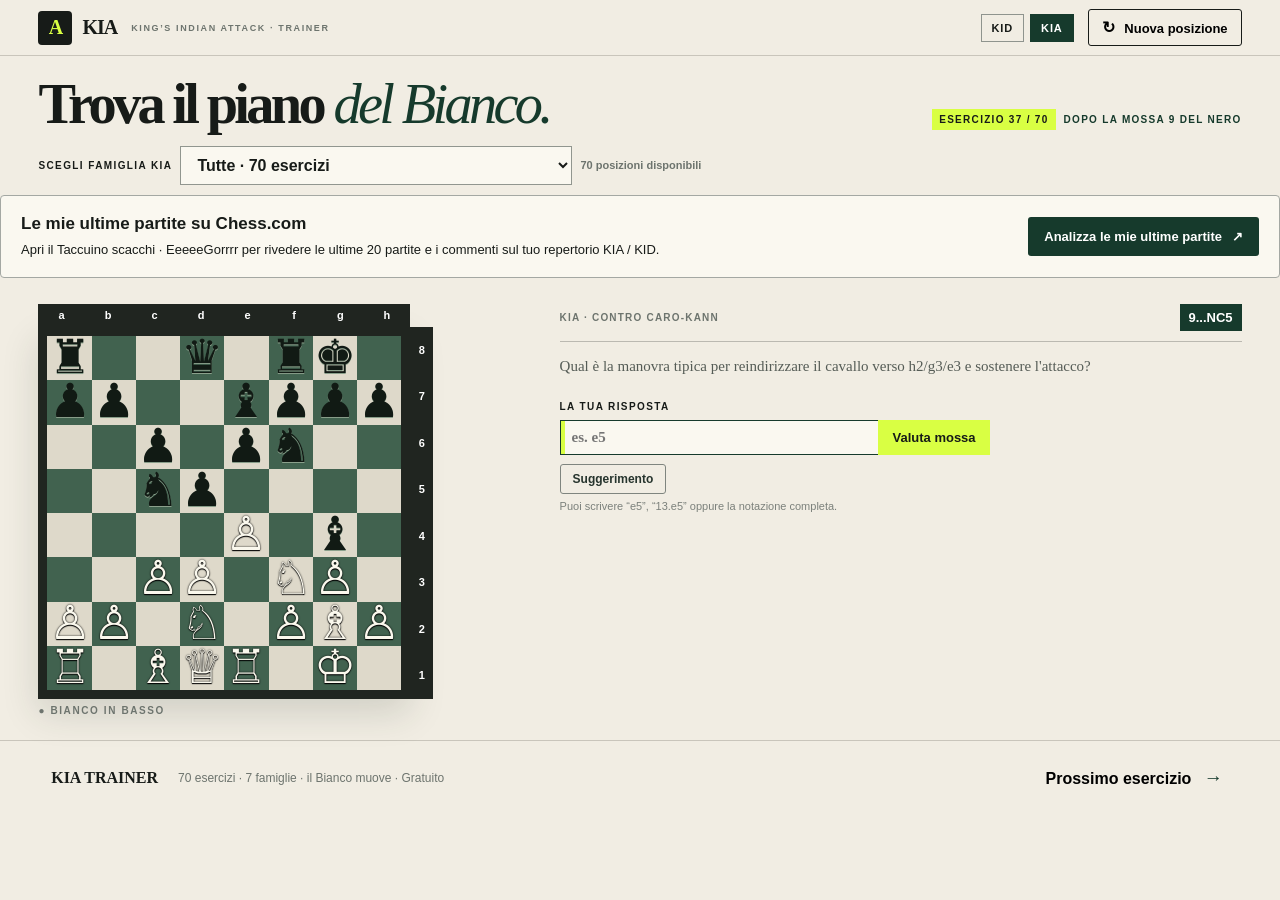
==== commit 93291f1a: "Add latest Chess.com games analysis link to KIA trainer" ====
--- a/kia.html
+++ b/kia.html
@@ -1 +1 @@
-<!doctype html><html lang="it"><head><meta charset="utf-8"><meta name="viewport" content="width=device-width,initial-scale=1"><meta name="description" content="Allenatore gratuito per la King's Indian Attack: trova il piano del Bianco in posizioni tipiche."><title>KIA — King's Indian Attack Trainer</title><link rel="stylesheet" href="style.css?v=20260824-27"><link rel="stylesheet" href="boardfix.css?v=20260824-27"><style>.hint-button{margin-top:9px;border:1px solid #7f857f;background:transparent;color:#26342d;padding:7px 12px;border-radius:3px;font-size:12px;font-weight:800}.hint-button:hover{background:#e8e5dc}.hint-choices{margin-top:9px;display:grid;grid-template-columns:repeat(2,minmax(0,1fr));gap:7px;max-width:430px}.hint-choices.hidden{display:none}.hint-choice{display:flex;align-items:center;gap:9px;width:100%;min-height:38px;padding:7px 10px;border:1px solid #a4a8a3;background:#faf8f0;color:#171b18;text-align:left;border-radius:3px;font-weight:800}.hint-letter{display:grid;place-items:center;flex:0 0 25px;height:25px;background:#163a2c;color:#fff;border-radius:2px;font-size:11px;font-weight:900}.hint-move{font-family:Georgia,serif;font-size:15px}.hint-note{grid-column:1/-1;margin-top:3px;font-size:10px;color:#747a75}.hero-title-row{display:flex;align-items:flex-end;justify-content:space-between;gap:24px}.hero-title-row h1{margin-right:auto}.hero-title-row .eyebrow{margin-left:auto;padding-bottom:8px;white-space:nowrap;justify-content:flex-end}.hero-title-row .eyebrow i{display:none}@media(max-width:850px){.hero-title-row{display:block}.hero-title-row .eyebrow{margin:8px 0 0;padding-bottom:0;justify-content:flex-start;white-space:normal}.hero-title-row h1{margin-right:0}}@media(max-width:560px){.hint-choices{grid-template-columns:1fr}}</style></head><body><header class="topbar"><a class="brand" href="kia.html?v=20260824-27" aria-label="KIA home"><span class="brand-mark">A</span><span>KIA</span></a><div class="tag">KING’S INDIAN ATTACK · TRAINER</div><nav class="mode-nav"><a href="index.html?v=20260824-27">KID</a><a class="active" href="kia.html?v=20260824-27">KIA</a></nav><button id="newTop" class="new-button" type="button"><span>↻</span> Nuova posizione</button></header><main id="top"><section class="hero"><div class="hero-title-row"><h1>Trova il piano <em>del Bianco.</em></h1><div class="eyebrow"><span id="exerciseNumber">ESERCIZIO 01</span><i></i><b id="moveNumber">Dopo la mossa 12 del Nero</b></div></div><div class="family-picker"><label for="familySelect">Scegli famiglia KIA</label><select id="familySelect"><option value="ALL">Tutte · 70 esercizi</option><option value="FRENCH">Contro struttura Francese · 10</option><option value="SIC_E6">Contro Siciliana ...e6 · 10</option><option value="SIC_G6">Contro Siciliana ...g6 · 10</option><option value="CARO">Contro Caro-Kann · 10</option><option value="PIRC">Contro Pirc / Moderna · 10</option><option value="CLASSICAL">Contro setup classico ...d5/...Nf6 · 10</option><option value="B6">Contro fianchetto di Donna ...b6/...Bb7 · 10</option></select><span id="familyCount">70 posizioni disponibili</span></div></section><section class="trainer"><div class="board-wrap"><div id="board" class="board"></div><div class="orientation">● BIANCO IN BASSO</div></div><div class="panel"><div class="variation"><span id="opening"></span><b id="lastMove"></b></div><p id="question" class="question"></p><form id="answerForm" style="margin-top:10px;max-width:430px"><label for="moveInput">La tua risposta</label><div class="answer-row" style="max-width:430px"><input id="moveInput" style="padding:8px 11px;font-size:15px" placeholder="es. e5" autocomplete="off"><button type="submit" style="padding:0 14px;font-size:13px">Valuta mossa</button></div><button id="hintButton" class="hint-button" type="button" aria-expanded="false">Suggerimento</button><div id="hintChoices" class="hint-choices hidden"></div><small>Puoi scrivere “e5”, “13.e5” oppure la notazione completa.</small></form><div id="feedback" class="feedback hidden"><div class="score"><strong id="scoreValue"></strong><span>/10</span></div><div><h3 id="scoreTitle"></h3><p id="scoreText"></p></div></div><div id="solution" class="solution hidden"><span>CONTINUAZIONE TEMATICA</span><strong id="bestMove"></strong><p id="idea"></p></div></div></section></main><footer><span>KIA TRAINER</span><p>70 esercizi · 7 famiglie · il Bianco muove · Gratuito</p><button id="newBottom">Prossimo esercizio <b>→</b></button></footer><script src="kia.js?v=20260824-27"></script><script src="coordinates.js?v=20260824-27"></script><script src="ui-cleanup.js?v=20260824-27"></script><script>(function(){const btn=document.getElementById('hintButton'),box=document.getElementById('hintChoices'),inp=document.getElementById('moveInput'),form=document.getElementById('answerForm'),letters=['A','B','C','D'];if(!btn||!box||!inp||!form)return;function notation(v){v=String(v||'').replace(/^\d+\./,'');return v.replace(/^([kqrbn])/i,m=>m.toUpperCase())}function hide(){box.classList.add('hidden');box.innerHTML='';btn.setAttribute('aria-expanded','false')}function shuffle(a){a=[...a];for(let i=a.length-1;i>0;i--){const j=Math.floor(Math.random()*(i+1));[a[i],a[j]]=[a[j],a[i]]}return a}function show(){if(typeof exercises==='undefined'||typeof current==='undefined')return;const e=exercises[current],raw=Array.isArray(e.options)?e.options.slice(0,4):[];if(raw.length!==4)return;const moves=shuffle(raw.map(notation));box.innerHTML='';moves.forEach((m,i)=>{const b=document.createElement('button');b.type='button';b.className='hint-choice';b.innerHTML='<span class="hint-letter">'+letters[i]+'</span><span class="hint-move">'+m+'</span>';b.addEventListener('click',()=>{inp.value=m;form.requestSubmit()});box.appendChild(b)});const n=document.createElement('div');n.className='hint-note';n.textContent='Seleziona A, B, C o D: tutte le alternative mostrate sono mosse legali nella posizione.';box.appendChild(n);box.classList.remove('hidden');btn.setAttribute('aria-expanded','true')}btn.addEventListener('click',()=>box.classList.contains('hidden')?show():hide());['newTop','newBottom'].forEach(id=>document.getElementById(id)?.addEventListener('click',hide));document.getElementById('familySelect')?.addEventListener('change',hide)})();</script></body></html>+<!doctype html><html lang="it"><head><meta charset="utf-8"><meta name="viewport" content="width=device-width,initial-scale=1"><meta name="description" content="Allenatore gratuito per la King's Indian Attack: trova il piano del Bianco in posizioni tipiche."><title>KIA — King's Indian Attack Trainer</title><link rel="stylesheet" href="style.css?v=20260824-27"><link rel="stylesheet" href="boardfix.css?v=20260824-27"><style>.hint-button{margin-top:9px;border:1px solid #7f857f;background:transparent;color:#26342d;padding:7px 12px;border-radius:3px;font-size:12px;font-weight:800}.hint-button:hover{background:#e8e5dc}.hint-choices{margin-top:9px;display:grid;grid-template-columns:repeat(2,minmax(0,1fr));gap:7px;max-width:430px}.hint-choices.hidden{display:none}.hint-choice{display:flex;align-items:center;gap:9px;width:100%;min-height:38px;padding:7px 10px;border:1px solid #a4a8a3;background:#faf8f0;color:#171b18;text-align:left;border-radius:3px;font-weight:800}.hint-letter{display:grid;place-items:center;flex:0 0 25px;height:25px;background:#163a2c;color:#fff;border-radius:2px;font-size:11px;font-weight:900}.hint-move{font-family:Georgia,serif;font-size:15px}.hint-note{grid-column:1/-1;margin-top:3px;font-size:10px;color:#747a75}.hero-title-row{display:flex;align-items:flex-end;justify-content:space-between;gap:24px}.hero-title-row h1{margin-right:auto}.hero-title-row .eyebrow{margin-left:auto;padding-bottom:8px;white-space:nowrap;justify-content:flex-end}.hero-title-row .eyebrow i{display:none}@media(max-width:850px){.hero-title-row{display:block}.hero-title-row .eyebrow{margin:8px 0 0;padding-bottom:0;justify-content:flex-start;white-space:normal}.hero-title-row h1{margin-right:0}}@media(max-width:560px){.hint-choices{grid-template-columns:1fr}}.game-analysis{display:flex;align-items:center;justify-content:space-between;gap:20px;margin:0 0 24px;padding:18px 20px;border:1px solid #a4a8a3;border-radius:4px;background:#faf8f0;color:#171b18}.game-analysis strong{font-size:17px}.game-analysis p{margin:6px 0 0;font-size:13px;line-height:1.5}.game-analysis a{display:inline-flex;align-items:center;gap:10px;flex-shrink:0;padding:12px 16px;border-radius:3px;background:#163a2c;color:#fff;text-decoration:none;font-size:13px;font-weight:800}.game-analysis a:hover{background:#28583f}.game-analysis a:focus-visible{outline:3px solid #759d36;outline-offset:3px}.analysis-sr-only{position:absolute;width:1px;height:1px;padding:0;margin:-1px;overflow:hidden;clip:rect(0,0,0,0);white-space:nowrap;border:0}@media(max-width:700px){.game-analysis{align-items:flex-start;flex-direction:column}.game-analysis a{max-width:100%;box-sizing:border-box;flex-shrink:1}}</style></head><body><header class="topbar"><a class="brand" href="kia.html?v=20260824-27" aria-label="KIA home"><span class="brand-mark">A</span><span>KIA</span></a><div class="tag">KING’S INDIAN ATTACK · TRAINER</div><nav class="mode-nav"><a href="index.html?v=20260824-27">KID</a><a class="active" href="kia.html?v=20260824-27">KIA</a></nav><button id="newTop" class="new-button" type="button"><span>↻</span> Nuova posizione</button></header><main id="top"><section class="hero"><div class="hero-title-row"><h1>Trova il piano <em>del Bianco.</em></h1><div class="eyebrow"><span id="exerciseNumber">ESERCIZIO 01</span><i></i><b id="moveNumber">Dopo la mossa 12 del Nero</b></div></div><div class="family-picker"><label for="familySelect">Scegli famiglia KIA</label><select id="familySelect"><option value="ALL">Tutte · 70 esercizi</option><option value="FRENCH">Contro struttura Francese · 10</option><option value="SIC_E6">Contro Siciliana ...e6 · 10</option><option value="SIC_G6">Contro Siciliana ...g6 · 10</option><option value="CARO">Contro Caro-Kann · 10</option><option value="PIRC">Contro Pirc / Moderna · 10</option><option value="CLASSICAL">Contro setup classico ...d5/...Nf6 · 10</option><option value="B6">Contro fianchetto di Donna ...b6/...Bb7 · 10</option></select><span id="familyCount">70 posizioni disponibili</span></div></section><section class="game-analysis" aria-label="Analisi delle mie partite"><div><strong>Le mie ultime partite su Chess.com</strong><p>Apri il Taccuino scacchi · EeeeeGorrrr per rivedere le ultime 20 partite e i commenti sul tuo repertorio KIA / KID.</p></div><a href="https://eeeeegorrrr-chess-lab.igor-bonvino.chatgpt.site/" target="_blank" rel="noopener noreferrer">Analizza le mie ultime partite <span aria-hidden="true">↗</span><span class="analysis-sr-only"> (si apre in una nuova scheda)</span></a></section><section class="trainer"><div class="board-wrap"><div id="board" class="board"></div><div class="orientation">● BIANCO IN BASSO</div></div><div class="panel"><div class="variation"><span id="opening"></span><b id="lastMove"></b></div><p id="question" class="question"></p><form id="answerForm" style="margin-top:10px;max-width:430px"><label for="moveInput">La tua risposta</label><div class="answer-row" style="max-width:430px"><input id="moveInput" style="padding:8px 11px;font-size:15px" placeholder="es. e5" autocomplete="off"><button type="submit" style="padding:0 14px;font-size:13px">Valuta mossa</button></div><button id="hintButton" class="hint-button" type="button" aria-expanded="false">Suggerimento</button><div id="hintChoices" class="hint-choices hidden"></div><small>Puoi scrivere “e5”, “13.e5” oppure la notazione completa.</small></form><div id="feedback" class="feedback hidden"><div class="score"><strong id="scoreValue"></strong><span>/10</span></div><div><h3 id="scoreTitle"></h3><p id="scoreText"></p></div></div><div id="solution" class="solution hidden"><span>CONTINUAZIONE TEMATICA</span><strong id="bestMove"></strong><p id="idea"></p></div></div></section></main><footer><span>KIA TRAINER</span><p>70 esercizi · 7 famiglie · il Bianco muove · Gratuito</p><button id="newBottom">Prossimo esercizio <b>→</b></button></footer><script src="kia.js?v=20260824-27"></script><script src="coordinates.js?v=20260824-27"></script><script src="ui-cleanup.js?v=20260824-27"></script><script>(function(){const btn=document.getElementById('hintButton'),box=document.getElementById('hintChoices'),inp=document.getElementById('moveInput'),form=document.getElementById('answerForm'),letters=['A','B','C','D'];if(!btn||!box||!inp||!form)return;function notation(v){v=String(v||'').replace(/^\d+\./,'');return v.replace(/^([kqrbn])/i,m=>m.toUpperCase())}function hide(){box.classList.add('hidden');box.innerHTML='';btn.setAttribute('aria-expanded','false')}function shuffle(a){a=[...a];for(let i=a.length-1;i>0;i--){const j=Math.floor(Math.random()*(i+1));[a[i],a[j]]=[a[j],a[i]]}return a}function show(){if(typeof exercises==='undefined'||typeof current==='undefined')return;const e=exercises[current],raw=Array.isArray(e.options)?e.options.slice(0,4):[];if(raw.length!==4)return;const moves=shuffle(raw.map(notation));box.innerHTML='';moves.forEach((m,i)=>{const b=document.createElement('button');b.type='button';b.className='hint-choice';b.innerHTML='<span class="hint-letter">'+letters[i]+'</span><span class="hint-move">'+m+'</span>';b.addEventListener('click',()=>{inp.value=m;form.requestSubmit()});box.appendChild(b)});const n=document.createElement('div');n.className='hint-note';n.textContent='Seleziona A, B, C o D: tutte le alternative mostrate sono mosse legali nella posizione.';box.appendChild(n);box.classList.remove('hidden');btn.setAttribute('aria-expanded','true')}btn.addEventListener('click',()=>box.classList.contains('hidden')?show():hide());['newTop','newBottom'].forEach(id=>document.getElementById(id)?.addEventListener('click',hide));document.getElementById('familySelect')?.addEventListener('change',hide)})();</script></body></html>
